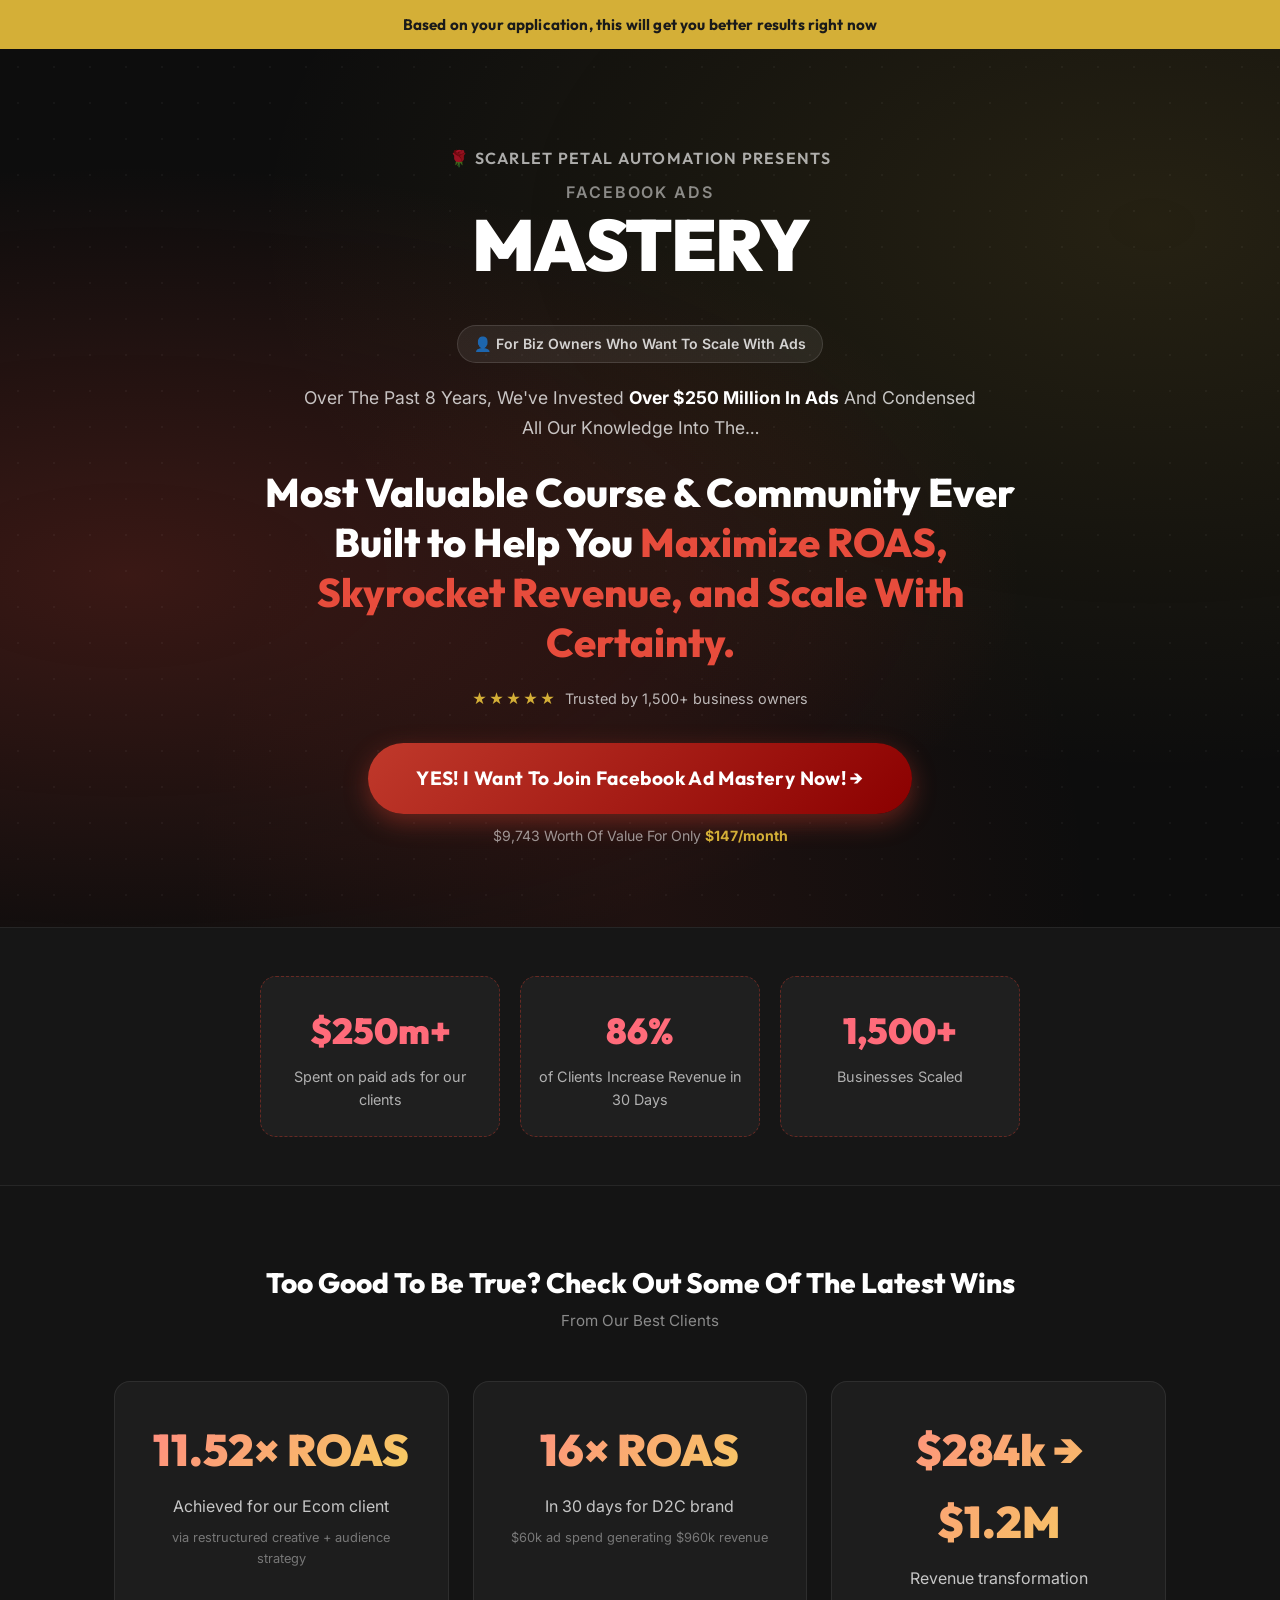
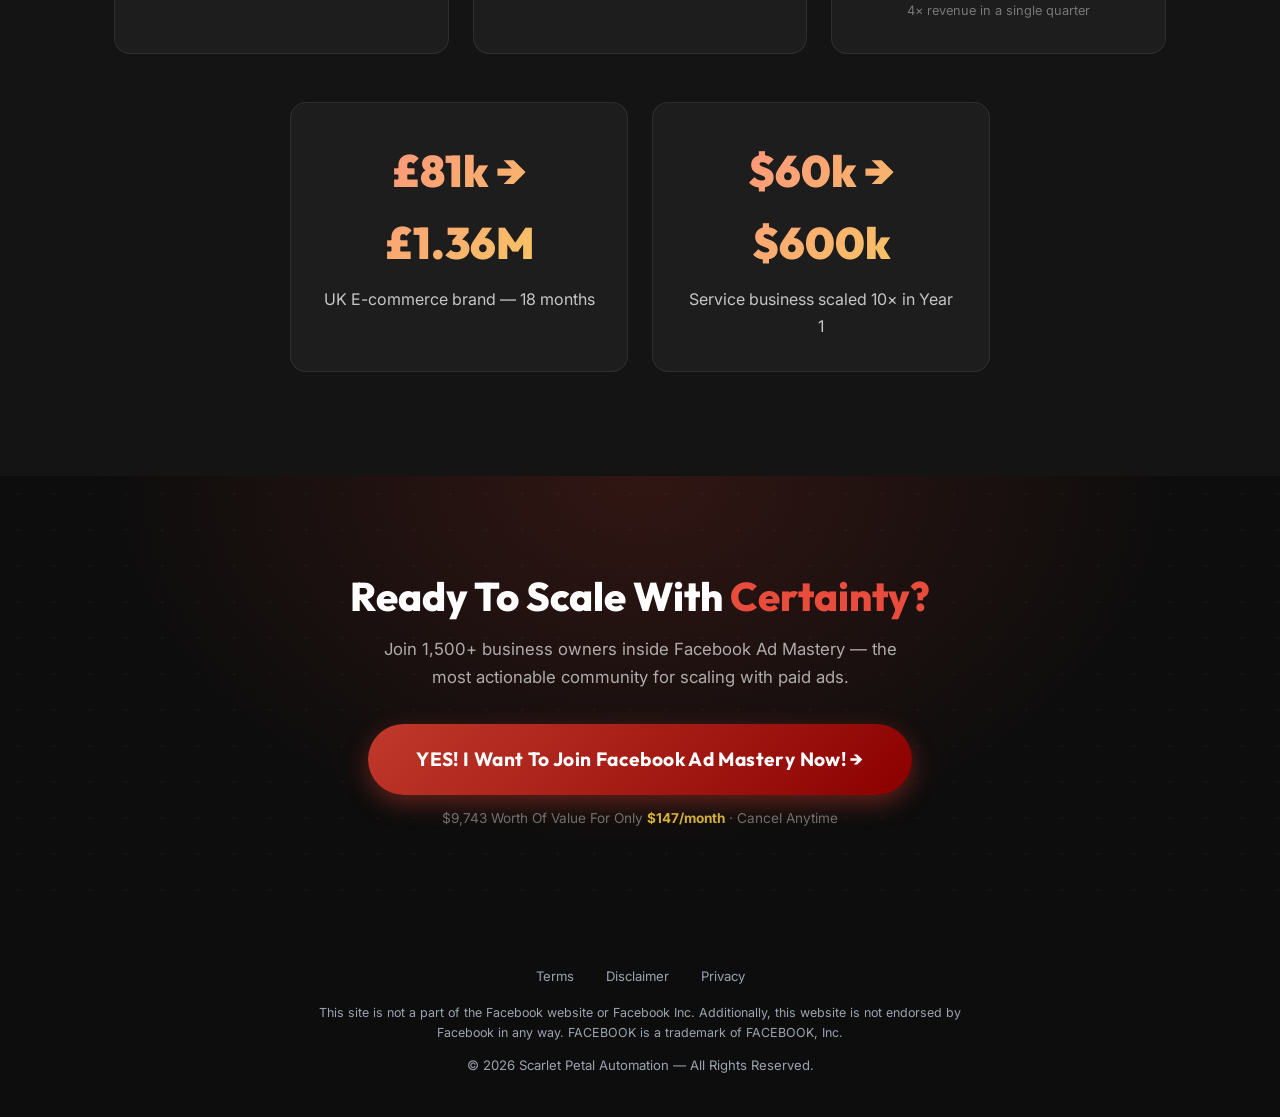
==== bridge.html @ b0328af2 "feat: initial Scarlet Petal DTO Sales Funnel (8 pages) - index.html           : Optin page with GHL " ====
<!DOCTYPE html>
<html lang="en">
<head>
  <meta charset="UTF-8" />
  <meta name="viewport" content="width=device-width, initial-scale=1.0" />

  <!-- ── SEO ── -->
  <title>Facebook Ad Mastery — Scale With Certainty | Scarlet Petal Automation</title>
  <meta name="description" content="Based on your application, this will get you better results right now. Join Facebook Ad Mastery — $9,743 worth of value for only $147/month. Maximize ROAS, skyrocket revenue, and scale with certainty." />
  <meta name="robots" content="index, follow" />
  <link rel="canonical" href="https://scarletpetalautomation.com/bridge" />

  <!-- ── Open Graph ── -->
  <meta property="og:type"        content="website" />
  <meta property="og:url"         content="https://scarletpetalautomation.com/bridge" />
  <meta property="og:title"       content="Facebook Ad Mastery | Scale Your Business With Certainty" />
  <meta property="og:description" content="Over 8 years and $250M+ in ad spend condensed into the most valuable course & community for scaling with paid ads." />
  <meta property="og:image"       content="https://scarletpetalautomation.com/og-bridge.png" />
  <meta property="og:site_name"   content="Scarlet Petal Automation" />

  <!-- ── Twitter Card ── -->
  <meta name="twitter:card"        content="summary_large_image" />
  <meta name="twitter:title"       content="Facebook Ad Mastery — Scale With Certainty" />
  <meta name="twitter:description" content="Join 1,500+ business owners scaling with Facebook Ad Mastery." />

  <!-- ── Structured Data ── -->
  <script type="application/ld+json">
  {
    "@context": "https://schema.org",
    "@type": "Course",
    "name": "Facebook Ad Mastery",
    "description": "The most valuable course & community for business owners who want to maximize ROAS, skyrocket revenue, and scale with certainty.",
    "provider": {
      "@type": "Organization",
      "name": "Scarlet Petal Automation",
      "url": "https://scarletpetalautomation.com"
    },
    "offers": {
      "@type": "Offer",
      "price": "147",
      "priceCurrency": "USD",
      "billingDuration": "P1M"
    }
  }
  </script>

  <!-- ── Meta Pixel ── -->
  <script>
    !function(f,b,e,v,n,t,s){if(f.fbq)return;n=f.fbq=function(){n.callMethod?
    n.callMethod.apply(n,arguments):n.queue.push(arguments)};if(!f._fbq)f._fbq=n;
    n.push=n;n.loaded=!0;n.version='2.0';n.queue=[];t=b.createElement(e);t.async=!0;
    t.src=v;s=b.getElementsByTagName(e)[0];s.parentNode.insertBefore(t,s)}(window,
    document,'script','https://connect.facebook.net/en_US/fbevents.js');
    fbq('init', 'YOUR_PIXEL_ID');
    fbq('track', 'PageView');
    fbq('track', 'ViewContent', { content_name: 'Bridge Page — FAM Offer' });
  </script>
  <noscript>
    <img height="1" width="1" style="display:none" alt=""
      src="https://www.facebook.com/tr?id=YOUR_PIXEL_ID&ev=PageView&noscript=1"/>
  </noscript>

  <link rel="stylesheet" href="shared.css" />
  <style>
    body { background: var(--bg-darkest); color: var(--text-white); }

    /* ── Alert bar ── */
    .top-alert {
      background: var(--gold);
      color: #1A1A1A;
      text-align: center;
      padding: 0.75rem 1.5rem;
      font-family: var(--font-heading);
      font-weight: 700;
      font-size: 0.95rem;
      letter-spacing: 0.01em;
    }

    /* ── Dark hero ── */
    .bridge-hero {
      background: var(--bg-darkest);
      position: relative;
      overflow: hidden;
      padding: 6rem 1.5rem 5rem;
      text-align: center;
    }

    .bridge-hero::before {
      content: '';
      position: absolute;
      inset: 0;
      background:
        radial-gradient(ellipse at 10% 60%, rgba(192,57,43,0.25) 0%, transparent 55%),
        radial-gradient(ellipse at 90% 20%, rgba(212,175,55,0.12) 0%, transparent 55%),
        radial-gradient(ellipse at 50% 100%, rgba(192,57,43,0.10) 0%, transparent 50%);
      pointer-events: none;
    }

    .mesh-bg {
      position: absolute;
      inset: 0;
      background-image: radial-gradient(circle, rgba(255,255,255,0.04) 1px, transparent 1px);
      background-size: 36px 36px;
      pointer-events: none;
      animation: meshDrift 25s linear infinite;
    }

    @keyframes meshDrift {
      0%   { background-position: 0 0; }
      100% { background-position: 36px 36px; }
    }

    .brand-name-bridge {
      font-family: var(--font-heading);
      font-size: 1rem;
      font-weight: 600;
      letter-spacing: 0.08em;
      color: rgba(255,255,255,0.65);
      text-transform: uppercase;
      margin-bottom: 0.5rem;
      position: relative;
      z-index: 1;
    }

    .brand-mastery {
      font-family: var(--font-heading);
      font-size: clamp(2.5rem, 6vw, 4.5rem);
      font-weight: 900;
      color: var(--text-white);
      letter-spacing: -0.02em;
      position: relative;
      z-index: 1;
      line-height: 1;
    }

    .brand-mastery span {
      color: var(--scarlet);
    }

    .bridge-sub-tag {
      display: inline-flex;
      align-items: center;
      gap: 0.5rem;
      background: rgba(255,255,255,0.07);
      border: 1px solid rgba(255,255,255,0.12);
      border-radius: var(--radius-pill);
      padding: 0.4rem 1rem;
      font-size: 0.88rem;
      font-weight: 600;
      color: rgba(255,255,255,0.8);
      margin: 1.25rem 0;
      position: relative;
      z-index: 1;
    }

    .bridge-intro {
      font-size: 1.1rem;
      color: rgba(255,255,255,0.75);
      max-width: 680px;
      margin: 0 auto 1.5rem;
      position: relative;
      z-index: 1;
      line-height: 1.7;
    }

    .bridge-main-headline {
      font-size: clamp(1.6rem, 3.5vw, 2.5rem);
      font-weight: 800;
      color: var(--text-white);
      max-width: 780px;
      margin: 0 auto 0.5rem;
      position: relative;
      z-index: 1;
      line-height: 1.25;
    }

    .bridge-main-headline .highlight {
      color: var(--scarlet-light);
    }

    .trust-row {
      display: flex;
      align-items: center;
      justify-content: center;
      gap: 0.5rem;
      font-size: 0.9rem;
      color: rgba(255,255,255,0.7);
      margin: 1.25rem 0 2rem;
      position: relative;
      z-index: 1;
    }

    .stars { color: var(--gold); letter-spacing: 2px; }

    /* ── CTA Block ── */
    .cta-block {
      position: relative;
      z-index: 2;
      text-align: center;
    }

    .cta-price-note {
      font-size: 0.88rem;
      color: rgba(255,255,255,0.55);
      margin-top: 0.6rem;
    }

    /* ── Stats strip ── */
    .stats-strip {
      background: rgba(255,255,255,0.04);
      border-top: 1px solid rgba(255,255,255,0.07);
      border-bottom: 1px solid rgba(255,255,255,0.07);
      padding: 3rem 1.5rem;
    }

    .stats-strip .stats-grid {
      max-width: 760px;
      margin: 0 auto;
    }

    .stats-strip .stat-box {
      background: rgba(255,255,255,0.04);
      border: 1.5px dashed rgba(192,57,43,0.45);
    }

    .stats-strip .stat-number {
      color: var(--rose);
    }

    .stats-strip .stat-label {
      color: rgba(255,255,255,0.65);
    }

    /* ── Case Studies ── */
    .case-studies-section {
      background: var(--bg-dark);
      padding: 5rem 1.5rem;
    }

    .case-study-roas {
      font-family: var(--font-heading);
      font-size: clamp(2rem, 4vw, 2.75rem);
      font-weight: 900;
      margin-bottom: 0.4rem;
    }

    .case-study-label {
      font-size: 1rem;
      color: rgba(255,255,255,0.75);
    }

    .roas-display {
      background: rgba(255,255,255,0.04);
      border: 1px solid rgba(255,255,255,0.08);
      border-radius: var(--radius-md);
      padding: 2rem;
      text-align: center;
      margin-bottom: 1.5rem;
      transition: all 0.3s;
    }

    .roas-display:hover {
      border-color: rgba(192,57,43,0.4);
      background: rgba(192,57,43,0.05);
      transform: translateY(-3px);
    }

    .roas-display:hover .case-study-roas {
      color: var(--rose);
    }

    /* ── Final CTA section ── */
    .final-cta-section {
      background: var(--bg-darkest);
      position: relative;
      overflow: hidden;
      padding: 6rem 1.5rem;
      text-align: center;
    }

    .final-cta-section::before {
      content: '';
      position: absolute;
      inset: 0;
      background:
        radial-gradient(ellipse at 50% 0%, rgba(192,57,43,0.2) 0%, transparent 60%);
      pointer-events: none;
    }
  </style>
</head>
<body>

<!-- ─────────────────────────────────────────
     TOP ALERT BAR
───────────────────────────────────────── -->
<div class="top-alert" id="top-alert-bar">
  Based on your application, this will get you better results right now
</div>

<!-- ─────────────────────────────────────────
     HERO
───────────────────────────────────────── -->
<section class="bridge-hero">
  <div class="mesh-bg"></div>

  <div class="container" style="position:relative; z-index:1;">
    <p class="brand-name-bridge">🌹 Scarlet Petal Automation presents</p>

    <!-- Brand / Logo block -->
    <div style="margin-bottom:1.5rem; position:relative; z-index:1;">
      <p style="font-size:1rem; font-weight:600; color:rgba(255,255,255,0.5); letter-spacing:0.12em; text-transform:uppercase; margin-bottom:0.2rem;">facebook ads</p>
      <div class="brand-mastery">MASTERY</div>
    </div>

    <div class="bridge-sub-tag">
      👤 For Biz Owners Who Want To Scale With Ads
    </div>

    <p class="bridge-intro">
      Over The Past 8 Years, We've Invested <strong style="color:#fff;">Over $250 Million In Ads</strong>
      And Condensed All Our Knowledge Into The…
    </p>

    <h1 class="bridge-main-headline">
      Most Valuable Course &amp; Community Ever Built to Help You
      <span class="highlight">Maximize ROAS, Skyrocket Revenue, and Scale With Certainty.</span>
    </h1>

    <div class="trust-row">
      <span class="stars">★★★★★</span>
      <span>Trusted by 1,500+ business owners</span>
    </div>

    <!-- CTA -->
    <div class="cta-block">
      <a
        href="https://www.skool.com/facebookads/about"
        id="main-cta-bridge"
        class="btn btn-primary btn-lg"
        target="_blank"
        rel="noopener noreferrer"
        onclick="fbq && fbq('track', 'InitiateCheckout');"
      >
        YES! I Want To Join Facebook Ad Mastery Now! →
      </a>
      <p class="cta-price-note">$9,743 Worth Of Value For Only <strong style="color:var(--gold);">$147/month</strong></p>
    </div>
  </div>
</section>

<!-- ─────────────────────────────────────────
     STATS STRIP
───────────────────────────────────────── -->
<div class="stats-strip fade-in-up delay-1">
  <div class="stats-grid" style="max-width:760px; margin:0 auto;">
    <div class="stat-box" style="background:rgba(255,255,255,0.04); border:1.5px dashed rgba(192,57,43,0.45);">
      <span class="stat-number" style="color:var(--rose);">$250m+</span>
      <p class="stat-label" style="color:rgba(255,255,255,0.65);">Spent on paid ads for our clients</p>
    </div>
    <div class="stat-box" style="background:rgba(255,255,255,0.04); border:1.5px dashed rgba(192,57,43,0.45);">
      <span class="stat-number" style="color:var(--rose);">86%</span>
      <p class="stat-label" style="color:rgba(255,255,255,0.65);">of Clients Increase Revenue in 30 Days</p>
    </div>
    <div class="stat-box" style="background:rgba(255,255,255,0.04); border:1.5px dashed rgba(192,57,43,0.45);">
      <span class="stat-number" style="color:var(--rose);">1,500+</span>
      <p class="stat-label" style="color:rgba(255,255,255,0.65);">Businesses Scaled</p>
    </div>
  </div>
</div>

<!-- ─────────────────────────────────────────
     CASE STUDIES / ROAS RESULTS
───────────────────────────────────────── -->
<section class="case-studies-section fade-in-up delay-2">
  <div class="container">
    <h2 style="text-align:center; font-size:1.75rem; color:var(--text-white); margin-bottom:0.5rem;">
      Too Good To Be True? Check Out Some Of The Latest Wins
    </h2>
    <p style="text-align:center; color:rgba(255,255,255,0.5); font-size:0.95rem; margin-bottom:3rem;">
      From Our Best Clients
    </p>

    <div style="display:grid; grid-template-columns:repeat(3,1fr); gap:1.5rem;">
      <div class="roas-display">
        <div class="case-study-roas gradient-text-light">11.52× ROAS</div>
        <p class="case-study-label">Achieved for our Ecom client</p>
        <p style="font-size:0.8rem; color:rgba(255,255,255,0.4); margin-top:0.5rem;">via restructured creative + audience strategy</p>
      </div>
      <div class="roas-display">
        <div class="case-study-roas gradient-text-light">16× ROAS</div>
        <p class="case-study-label">In 30 days for D2C brand</p>
        <p style="font-size:0.8rem; color:rgba(255,255,255,0.4); margin-top:0.5rem;">$60k ad spend generating $960k revenue</p>
      </div>
      <div class="roas-display">
        <div class="case-study-roas gradient-text-light">$284k → $1.2M</div>
        <p class="case-study-label">Revenue transformation</p>
        <p style="font-size:0.8rem; color:rgba(255,255,255,0.4); margin-top:0.5rem;">4× revenue in a single quarter</p>
      </div>
    </div>

    <div style="display:grid; grid-template-columns:repeat(2,1fr); gap:1.5rem; margin-top:1.5rem; max-width:700px; margin-left:auto; margin-right:auto;">
      <div class="roas-display">
        <div class="case-study-roas gradient-text-light">£81k → £1.36M</div>
        <p class="case-study-label">UK E-commerce brand — 18 months</p>
      </div>
      <div class="roas-display">
        <div class="case-study-roas gradient-text-light">$60k → $600k</div>
        <p class="case-study-label">Service business scaled 10× in Year 1</p>
      </div>
    </div>
  </div>
</section>

<!-- ─────────────────────────────────────────
     FINAL CTA
───────────────────────────────────────── -->
<section class="final-cta-section fade-in-up delay-3">
  <div class="mesh-bg"></div>
  <div class="container--narrow" style="position:relative; z-index:1;">
    <h2 style="font-size:clamp(1.75rem, 4vw, 2.5rem); color:var(--text-white); margin-bottom:1rem;">
      Ready To Scale With <span style="color:var(--scarlet-light);">Certainty?</span>
    </h2>
    <p style="color:rgba(255,255,255,0.65); font-size:1.05rem; margin-bottom:2rem; max-width:520px; margin-left:auto; margin-right:auto;">
      Join 1,500+ business owners inside Facebook Ad Mastery — the most actionable
      community for scaling with paid ads.
    </p>

    <a
      href="https://www.skool.com/facebookads/about"
      id="final-cta-bridge"
      class="btn btn-primary btn-lg"
      target="_blank"
      rel="noopener noreferrer"
      onclick="fbq && fbq('track', 'InitiateCheckout');"
    >
      YES! I Want To Join Facebook Ad Mastery Now! →
    </a>
    <p style="color:rgba(255,255,255,0.4); font-size:0.85rem; margin-top:0.75rem;">
      $9,743 Worth Of Value For Only <strong style="color:var(--gold);">$147/month</strong> · Cancel Anytime
    </p>
  </div>
</section>

<!-- ─────────────────────────────────────────
     FOOTER
───────────────────────────────────────── -->
<footer class="main-footer">
  <ul class="footer-links">
    <li><a href="terms.html">Terms</a></li>
    <li><a href="disclaimer.html">Disclaimer</a></li>
    <li><a href="privacy.html">Privacy</a></li>
  </ul>
  <p class="footer-disclaimer">
    This site is not a part of the Facebook website or Facebook Inc. Additionally, this website
    is not endorsed by Facebook in any way. FACEBOOK is a trademark of FACEBOOK, Inc.
  </p>
  <p style="margin-top:0.75rem; color:var(--text-muted);">
    © <span id="year"></span> Scarlet Petal Automation — All Rights Reserved.
  </p>
</footer>

<script>
  document.getElementById('year').textContent = new Date().getFullYear();
</script>

</body>
</html>
---- shared.css ----
/* ============================================================
   SCARLET PETAL AUTOMATION — DTO SALES FUNNEL
   Shared Design System
   Brand: Deep charcoal + Scarlet / Rose red + soft gold accents
   Fonts: Outfit (headings) · Inter (body)
   ============================================================ */

@import url('https://fonts.googleapis.com/css2?family=Outfit:wght@400;500;600;700;800;900&family=Inter:wght@400;500;600;700&display=swap');

/* ─── Custom Properties ─── */
:root {
  /* Brand Palette */
  --scarlet:        #C0392B;   /* primary scarlet/red */
  --scarlet-light:  #E74C3C;   /* brighter hover variant */
  --scarlet-glow:   rgba(192, 57, 43, 0.35);
  --rose:           #FF6B7A;   /* soft rose accent */
  --gold:           #D4AF37;   /* gold accent */
  --gold-light:     #F5D060;

  /* Backgrounds */
  --bg-darkest:     #0D0D0D;
  --bg-dark:        #141414;
  --bg-card:        rgba(255, 255, 255, 0.04);
  --bg-card-hover:  rgba(255, 255, 255, 0.07);
  --bg-light:       #FAFAFA;
  --bg-white:       #FFFFFF;

  /* Text */
  --text-white:     #FFFFFF;
  --text-primary:   #1A1A1A;
  --text-secondary: #6B7280;
  --text-muted:     #9CA3AF;
  --text-on-dark:   #E5E7EB;

  /* Borders */
  --border-subtle:  rgba(255, 255, 255, 0.09);
  --border-light:   #E5E7EB;
  --border-scarlet: rgba(192, 57, 43, 0.4);

  /* Fonts */
  --font-heading:   'Outfit', sans-serif;
  --font-body:      'Inter', sans-serif;

  /* Shadows */
  --shadow-card:    0 20px 40px rgba(0, 0, 0, 0.35);
  --shadow-button:  0 8px 25px rgba(192, 57, 43, 0.45);

  /* Radii */
  --radius-sm:  8px;
  --radius-md:  16px;
  --radius-lg:  24px;
  --radius-pill: 999px;
}

/* ─── Reset ─── */
*, *::before, *::after { box-sizing: border-box; }
* { margin: 0; padding: 0; }
html { scroll-behavior: smooth; }

body {
  font-family: var(--font-body);
  font-size: 16px;
  line-height: 1.65;
  color: var(--text-primary);
  background: var(--bg-bg-light);
  overflow-x: hidden;
  -webkit-font-smoothing: antialiased;
}

h1, h2, h3, h4, h5, h6 {
  font-family: var(--font-heading);
  font-weight: 800;
  line-height: 1.2;
  color: var(--text-primary);
}

img { max-width: 100%; height: auto; display: block; }
a { color: var(--scarlet); text-decoration: none; }
a:hover { text-decoration: underline; }

/* ─── Layout ─── */
.page-wrapper {
  min-height: 100vh;
  display: flex;
  flex-direction: column;
}

.container {
  width: 100%;
  max-width: 1100px;
  margin: 0 auto;
  padding: 0 1.5rem;
}

.container--narrow {
  max-width: 760px;
  margin: 0 auto;
  padding: 0 1.5rem;
}

/* ─── Dark hero sections ─── */
.hero-dark {
  background: var(--bg-darkest);
  position: relative;
  overflow: hidden;
}

.hero-dark::before {
  content: '';
  position: absolute;
  inset: 0;
  background:
    radial-gradient(ellipse at 10% 50%,  rgba(192, 57, 43, 0.18) 0%, transparent 55%),
    radial-gradient(ellipse at 90% 20%,  rgba(212, 175, 55, 0.10) 0%, transparent 55%);
  pointer-events: none;
}

/* Animated mesh dots */
.mesh-bg {
  position: absolute;
  inset: 0;
  background-image: radial-gradient(circle, rgba(255,255,255,0.04) 1px, transparent 1px);
  background-size: 36px 36px;
  pointer-events: none;
  animation: meshDrift 25s linear infinite;
}

@keyframes meshDrift {
  0%   { background-position: 0 0; }
  100% { background-position: 36px 36px; }
}

/* ─── Typography Utilities ─── */
.text-center   { text-align: center; }
.text-white    { color: var(--text-white) !important; }
.text-scarlet  { color: var(--scarlet) !important; }
.text-gold     { color: var(--gold) !important; }
.text-muted    { color: var(--text-muted) !important; }
.text-secondary { color: var(--text-secondary) !important; }

.gradient-text {
  background: linear-gradient(135deg, var(--scarlet-light) 0%, var(--gold) 100%);
  -webkit-background-clip: text;
  -webkit-text-fill-color: transparent;
  background-clip: text;
}

.gradient-text-light {
  background: linear-gradient(135deg, #FF8A80 0%, #F5D060 100%);
  -webkit-background-clip: text;
  -webkit-text-fill-color: transparent;
  background-clip: text;
}

/* ─── Spacing ─── */
.mt-1 { margin-top: 0.75rem; }
.mt-2 { margin-top: 1.5rem; }
.mt-3 { margin-top: 2.5rem; }
.mt-4 { margin-top: 3.5rem; }
.mt-5 { margin-top: 5rem; }
.mb-1 { margin-bottom: 0.75rem; }
.mb-2 { margin-bottom: 1.5rem; }
.mb-3 { margin-bottom: 2.5rem; }
.py-3 { padding-top: 3rem; padding-bottom: 3rem; }
.py-4 { padding-top: 4rem; padding-bottom: 4rem; }
.py-5 { padding-top: 6rem; padding-bottom: 6rem; }

/* ─── Buttons ─── */
.btn {
  display: inline-flex;
  align-items: center;
  justify-content: center;
  gap: 0.5rem;
  padding: 1rem 2.5rem;
  font-family: var(--font-heading);
  font-size: 1.1rem;
  font-weight: 700;
  border: none;
  border-radius: var(--radius-pill);
  cursor: pointer;
  text-decoration: none;
  transition: all 0.3s cubic-bezier(0.4, 0, 0.2, 1);
  white-space: nowrap;
  letter-spacing: 0.02em;
}

.btn-primary {
  color: #fff;
  background: linear-gradient(135deg, var(--scarlet) 0%, #8B0000 100%);
  box-shadow: var(--shadow-button);
  animation: pulseCta 3s ease-in-out infinite;
}

.btn-primary:hover {
  background: linear-gradient(135deg, var(--scarlet-light) 0%, var(--scarlet) 100%);
  transform: translateY(-3px) scale(1.02);
  box-shadow: 0 12px 35px rgba(192, 57, 43, 0.65);
  color: #fff;
  text-decoration: none;
}

.btn-ghost {
  color: var(--scarlet);
  background: transparent;
  border: 2px solid var(--scarlet);
}

.btn-ghost:hover {
  background: var(--scarlet);
  color: #fff;
}

.btn-lg {
  padding: 1.25rem 3rem;
  font-size: 1.2rem;
}

@keyframes pulseCta {
  0%, 100% { box-shadow: 0 8px 25px rgba(192, 57, 43, 0.45); }
  50%       { box-shadow: 0 8px 40px rgba(192, 57, 43, 0.75), 0 0 30px rgba(212,175,55,0.25); }
}

/* ─── Cards / Panels ─── */
.card {
  background: var(--bg-white);
  border: 1px solid var(--border-light);
  border-radius: var(--radius-lg);
  padding: 2.5rem;
  box-shadow: 0 4px 20px rgba(0,0,0,0.07);
}

.card-dark {
  background: rgba(255,255,255,0.04);
  border: 1px solid var(--border-subtle);
  border-radius: var(--radius-lg);
  padding: 2.5rem;
  backdrop-filter: blur(12px);
  -webkit-backdrop-filter: blur(12px);
}

.card-scarlet {
  border: 1.5px dashed rgba(192,57,43,0.5);
  border-radius: var(--radius-md);
  padding: 1.75rem;
  background: rgba(192,57,43,0.04);
}

/* ─── Stat Boxes ─── */
.stats-grid {
  display: grid;
  grid-template-columns: repeat(3, 1fr);
  gap: 1.25rem;
}

.stat-box {
  border: 1.5px dashed rgba(192,57,43,0.5);
  border-radius: var(--radius-md);
  padding: 1.5rem 1rem;
  text-align: center;
  background: rgba(192,57,43,0.03);
  transition: border-color 0.3s;
}

.stat-box:hover {
  border-color: var(--scarlet);
}

.stat-number {
  font-family: var(--font-heading);
  font-size: 2.25rem;
  font-weight: 900;
  color: var(--scarlet);
  display: block;
}

.stat-label {
  font-size: 0.9rem;
  color: var(--text-secondary);
  margin-top: 0.25rem;
}

/* Dark variant stat boxes */
.stat-box-dark {
  border: 1.5px dashed rgba(192,57,43,0.45);
  border-radius: var(--radius-md);
  padding: 1.5rem 1rem;
  text-align: center;
  background: rgba(255,255,255,0.04);
  transition: all 0.3s;
}

.stat-box-dark:hover {
  border-color: var(--scarlet-light);
  background: rgba(255,255,255,0.07);
  transform: translateY(-2px);
}

.stat-box-dark .stat-number {
  color: var(--rose);
}

.stat-box-dark .stat-label {
  color: var(--text-on-dark);
}

/* ─── Social Proof / Avatars ─── */
.social-proof-row {
  display: flex;
  align-items: center;
  gap: 0.75rem;
}

.avatar-stack {
  display: flex;
}

.avatar {
  width: 40px;
  height: 40px;
  border-radius: 50%;
  border: 2.5px solid #fff;
  margin-right: -10px;
  background: linear-gradient(135deg, var(--scarlet), var(--gold));
  overflow: hidden;
  flex-shrink: 0;
}

.avatar img {
  width: 100%;
  height: 100%;
  object-fit: cover;
}

.social-proof-text {
  font-size: 0.9rem;
  font-weight: 600;
  color: var(--text-secondary);
  padding-left: 14px;
}

/* ─── Logo / Brand ─── */
.brand-logo {
  display: inline-flex;
  align-items: center;
  gap: 0.6rem;
  font-family: var(--font-heading);
  font-weight: 800;
  font-size: 1.1rem;
  text-decoration: none;
  color: var(--text-primary);
}

.brand-logo-dark {
  color: var(--text-white);
}

.brand-logo .brand-icon {
  width: 36px;
  height: 36px;
  border-radius: 8px;
  background: linear-gradient(135deg, var(--scarlet), #8B0000);
  display: flex;
  align-items: center;
  justify-content: center;
  font-size: 1.2rem;
}

/* ─── Alert Bar ─── */
.alert-bar {
  background: var(--gold);
  color: #1A1A1A;
  text-align: center;
  padding: 0.65rem 1.5rem;
  font-family: var(--font-heading);
  font-weight: 700;
  font-size: 0.95rem;
  letter-spacing: 0.01em;
}

/* ─── Urgency Badge ─── */
.badge-urgency {
  display: inline-block;
  background: rgba(192, 57, 43, 0.12);
  border: 1px solid rgba(192, 57, 43, 0.35);
  color: var(--scarlet);
  border-radius: var(--radius-pill);
  padding: 0.4rem 1.1rem;
  font-size: 0.8rem;
  font-weight: 700;
  letter-spacing: 0.05em;
  text-transform: uppercase;
}

.badge-urgency-dark {
  background: rgba(255, 107, 122, 0.12);
  border-color: rgba(255, 107, 122, 0.35);
  color: var(--rose);
}

/* ─── Divider ─── */
.divider {
  width: 60px;
  height: 4px;
  background: linear-gradient(90deg, var(--scarlet), var(--gold));
  border-radius: var(--radius-pill);
  margin: 0 auto;
}

/* ─── Footer ─── */
footer.main-footer {
  background: var(--bg-darkest);
  color: var(--text-on-dark);
  padding: 2.5rem 1.5rem;
  text-align: center;
  font-size: 0.82rem;
  margin-top: auto;
}

.footer-links {
  display: flex;
  justify-content: center;
  gap: 2rem;
  list-style: none;
  margin-bottom: 1rem;
}

.footer-links a {
  color: var(--text-muted);
  font-size: 0.82rem;
  transition: color 0.2s;
}

.footer-links a:hover {
  color: var(--scarlet-light);
  text-decoration: none;
}

.footer-disclaimer {
  color: var(--text-muted);
  font-size: 0.78rem;
  max-width: 680px;
  margin: 0.75rem auto 0;
  line-height: 1.6;
}

/* ─── Scheduling Placeholder ─── */
.calendar-placeholder {
  background: #f9f9f9;
  border: 2px dashed #D1D5DB;
  border-radius: var(--radius-md);
  padding: 3rem 2rem;
  text-align: center;
  color: var(--text-muted);
  font-size: 0.95rem;
}

.calendar-placeholder strong {
  display: block;
  font-size: 1rem;
  margin-bottom: 0.5rem;
  color: var(--text-secondary);
}

/* ─── Step indicators ─── */
.step-tag {
  display: inline-block;
  font-style: italic;
  font-size: 0.82rem;
  font-weight: 700;
  color: var(--scarlet);
  letter-spacing: 0.05em;
  text-transform: uppercase;
  margin-bottom: 0.3rem;
}

/* ─── Testimonial cards ─── */
.testimonial-grid {
  display: grid;
  grid-template-columns: repeat(2, 1fr);
  gap: 1.25rem;
}

.testimonial-card {
  background: rgba(255,255,255,0.06);
  border: 1px solid rgba(255,255,255,0.1);
  border-radius: var(--radius-md);
  padding: 1.5rem;
  transition: all 0.3s;
}

.testimonial-card:hover {
  background: rgba(255,255,255,0.09);
  border-color: rgba(192,57,43,0.35);
  transform: translateY(-2px);
}

.testimonial-roas {
  font-family: var(--font-heading);
  font-size: 1.5rem;
  font-weight: 900;
  color: var(--rose);
  margin-bottom: 0.4rem;
}

.testimonial-name {
  font-size: 0.85rem;
  font-weight: 600;
  color: var(--text-on-dark);
}

.testimonial-detail {
  font-size: 0.82rem;
  color: var(--text-muted);
  margin-top: 0.3rem;
}

/* ─── Popup / Modal ─── */
.modal-overlay {
  position: fixed;
  inset: 0;
  background: rgba(0,0,0,0.75);
  z-index: 1000;
  display: flex;
  align-items: center;
  justify-content: center;
  padding: 1.5rem;
  opacity: 0;
  pointer-events: none;
  transition: opacity 0.3s;
}

.modal-overlay.is-open {
  opacity: 1;
  pointer-events: all;
}

.modal-box {
  background: #fff;
  border-radius: var(--radius-lg);
  padding: 2.5rem;
  max-width: 520px;
  width: 100%;
  text-align: center;
  position: relative;
  transform: scale(0.92);
  transition: transform 0.3s;
  box-shadow: 0 30px 60px rgba(0,0,0,0.5);
}

.modal-overlay.is-open .modal-box {
  transform: scale(1);
}

.modal-close {
  position: absolute;
  top: 1rem;
  right: 1rem;
  width: 32px;
  height: 32px;
  border: none;
  background: #F3F4F6;
  border-radius: 50%;
  cursor: pointer;
  font-size: 1.1rem;
  display: flex;
  align-items: center;
  justify-content: center;
  color: #6B7280;
  transition: background 0.2s;
}

.modal-close:hover {
  background: #E5E7EB;
}

/* ─── FAQ ─── */
.faq-item {
  border-bottom: 1px solid var(--border-light);
  padding: 1.25rem 0;
}

.faq-item:last-child { border-bottom: none; }

.faq-question {
  font-family: var(--font-heading);
  font-size: 1rem;
  font-weight: 700;
  color: var(--text-primary);
  cursor: pointer;
  display: flex;
  justify-content: space-between;
  align-items: center;
  gap: 1rem;
}

.faq-question::after {
  content: '+';
  font-size: 1.4rem;
  color: var(--scarlet);
  font-weight: 400;
  flex-shrink: 0;
  transition: transform 0.3s;
}

.faq-item.is-open .faq-question::after {
  transform: rotate(45deg);
}

.faq-answer {
  max-height: 0;
  overflow: hidden;
  transition: max-height 0.4s ease, padding 0.3s;
  font-size: 0.95rem;
  color: var(--text-secondary);
}

.faq-item.is-open .faq-answer {
  max-height: 400px;
  padding-top: 0.75rem;
}

/* ─── Schedule Duration Tag ─── */
.duration-tag {
  display: inline-flex;
  align-items: center;
  gap: 0.4rem;
  background: rgba(192,57,43,0.08);
  border: 1px solid rgba(192,57,43,0.25);
  color: var(--scarlet);
  border-radius: var(--radius-pill);
  padding: 0.35rem 0.9rem;
  font-size: 0.88rem;
  font-weight: 600;
}

/* ─── Geometric side decorations ─── */
.geo-deco {
  position: absolute;
  pointer-events: none;
  opacity: 0.07;
}

.geo-left  { left: 0;  top: 50%; transform: translateY(-50%); }
.geo-right { right: 0; top: 50%; transform: translateY(-50%); }

/* ─── Animations ─── */
.fade-in-up {
  opacity: 0;
  transform: translateY(28px);
  animation: fadeInUp 0.75s cubic-bezier(0.16, 1, 0.3, 1) forwards;
}

.delay-1 { animation-delay: 0.15s; }
.delay-2 { animation-delay: 0.30s; }
.delay-3 { animation-delay: 0.45s; }
.delay-4 { animation-delay: 0.60s; }

@keyframes fadeInUp {
  to { opacity: 1; transform: translateY(0); }
}

/* ─── Responsive ─── */
@media (max-width: 768px) {
  .stats-grid {
    grid-template-columns: 1fr;
    gap: 1rem;
  }

  .testimonial-grid {
    grid-template-columns: 1fr;
  }

  .footer-links {
    flex-direction: column;
    gap: 0.75rem;
  }

  .btn-lg {
    padding: 1rem 2rem;
    font-size: 1.05rem;
  }

  .card, .card-dark {
    padding: 1.75rem 1.25rem;
  }
}

@media (max-width: 480px) {
  .container { padding: 0 1rem; }
  .container--narrow { padding: 0 1rem; }
}
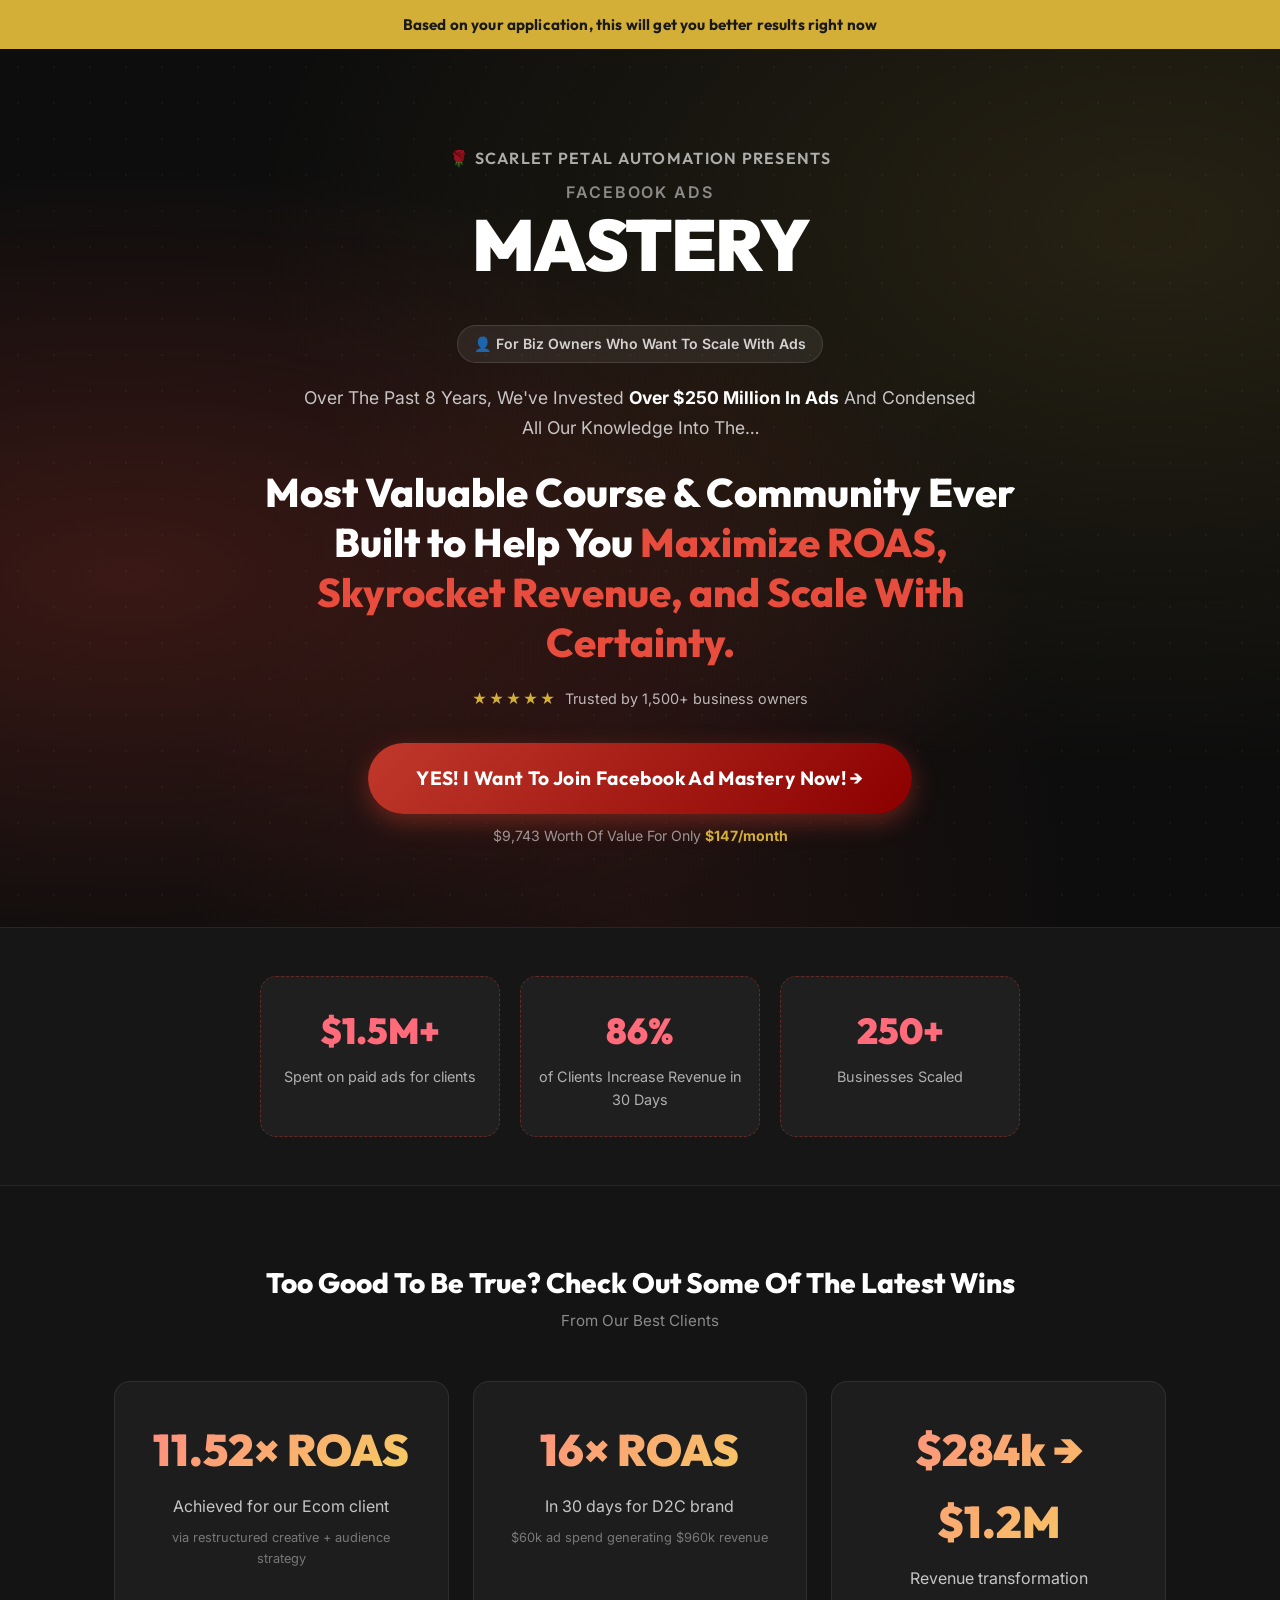
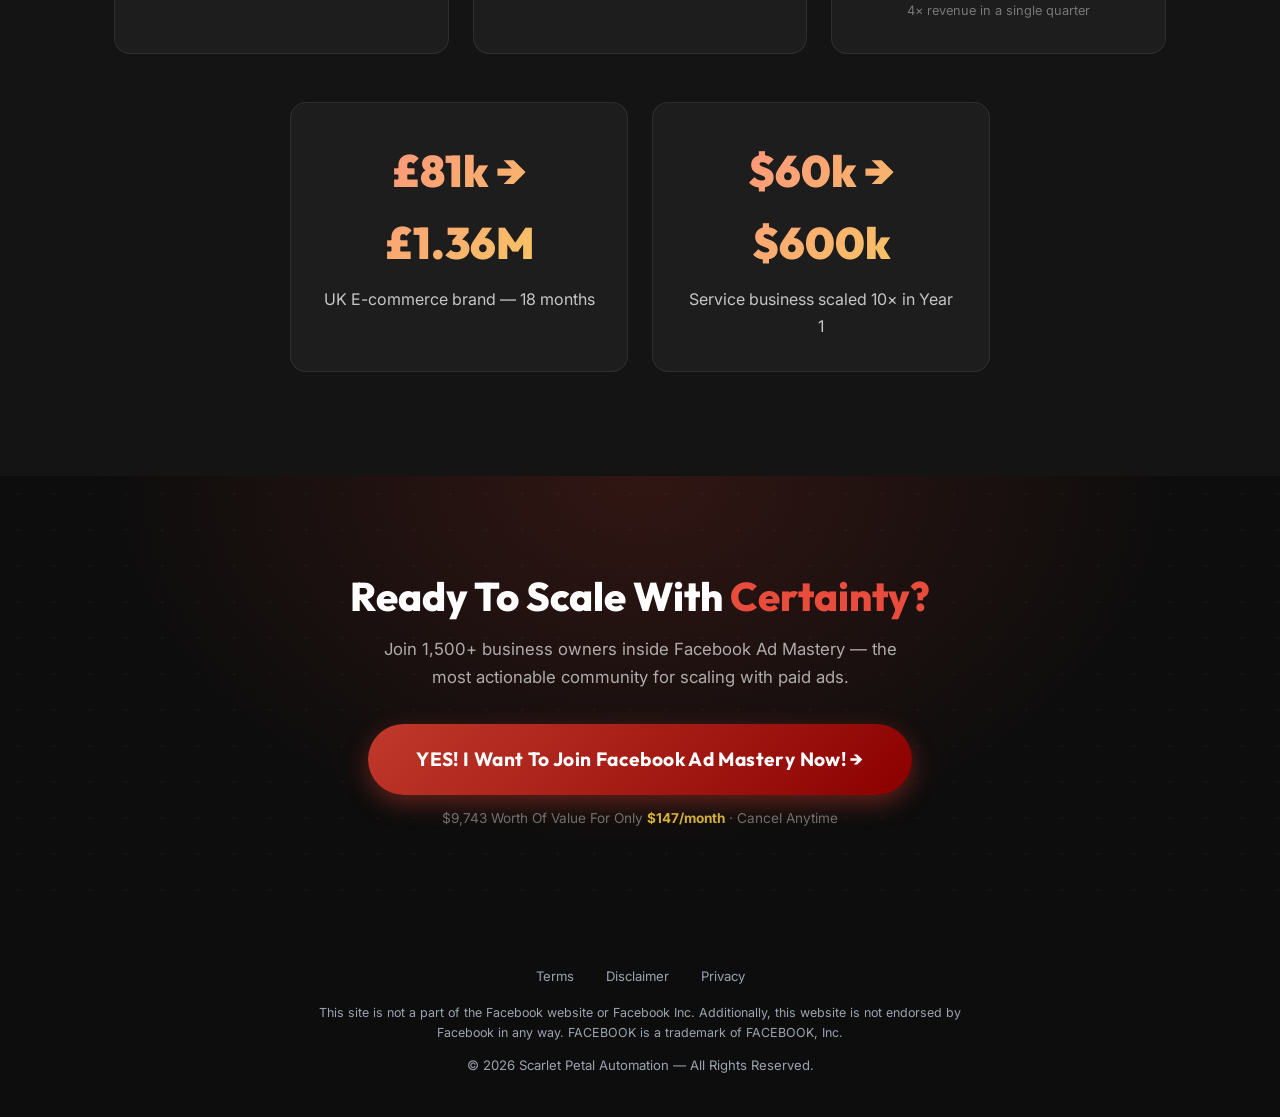
==== commit e202d70d: "fix: human face avatars, survey iframe fit, corrected stats - Replace SVG icon avatars with real pho" ====
--- a/bridge.html
+++ b/bridge.html
@@ -352,20 +352,20 @@
      STATS STRIP
 ───────────────────────────────────────── -->
 <div class="stats-strip fade-in-up delay-1">
-  <div class="stats-grid" style="max-width:760px; margin:0 auto;">
-    <div class="stat-box" style="background:rgba(255,255,255,0.04); border:1.5px dashed rgba(192,57,43,0.45);">
-      <span class="stat-number" style="color:var(--rose);">$250m+</span>
-      <p class="stat-label" style="color:rgba(255,255,255,0.65);">Spent on paid ads for our clients</p>
-    </div>
-    <div class="stat-box" style="background:rgba(255,255,255,0.04); border:1.5px dashed rgba(192,57,43,0.45);">
-      <span class="stat-number" style="color:var(--rose);">86%</span>
-      <p class="stat-label" style="color:rgba(255,255,255,0.65);">of Clients Increase Revenue in 30 Days</p>
-    </div>
-    <div class="stat-box" style="background:rgba(255,255,255,0.04); border:1.5px dashed rgba(192,57,43,0.45);">
-      <span class="stat-number" style="color:var(--rose);">1,500+</span>
-      <p class="stat-label" style="color:rgba(255,255,255,0.65);">Businesses Scaled</p>
-    </div>
-  </div>
+    <div class="stats-grid" style="max-width:760px; margin:0 auto;">
+      <div class="stat-box" style="background:rgba(255,255,255,0.04); border:1.5px dashed rgba(192,57,43,0.45);">
+        <span class="stat-number" style="color:var(--rose);">$1.5M+</span>
+        <p class="stat-label" style="color:rgba(255,255,255,0.65);">Spent on paid ads for clients</p>
+      </div>
+      <div class="stat-box" style="background:rgba(255,255,255,0.04); border:1.5px dashed rgba(192,57,43,0.45);">
+        <span class="stat-number" style="color:var(--rose);">86%</span>
+        <p class="stat-label" style="color:rgba(255,255,255,0.65);">of Clients Increase Revenue in 30 Days</p>
+      </div>
+      <div class="stat-box" style="background:rgba(255,255,255,0.04); border:1.5px dashed rgba(192,57,43,0.45);">
+        <span class="stat-number" style="color:var(--rose);">250+</span>
+        <p class="stat-label" style="color:rgba(255,255,255,0.65);">Businesses Scaled</p>
+      </div>
+    </div>
 </div>
 
 <!-- ─────────────────────────────────────────
--- a/shared.css
+++ b/shared.css
@@ -315,14 +315,29 @@
 }
 
 .avatar {
-  width: 40px;
-  height: 40px;
+  width: 48px;
+  height: 48px;
   border-radius: 50%;
   border: 2.5px solid #fff;
   margin-right: -10px;
   background: linear-gradient(135deg, var(--scarlet), var(--gold));
   overflow: hidden;
   flex-shrink: 0;
+  position: relative;
+}
+
+/* Photo avatar — clips a spritesheet quadrant into a circle */
+.avatar.avatar-photo {
+  background: #E5E7EB;
+  border-color: #fff;
+  box-shadow: 0 0 0 2px rgba(0,0,0,0.08);
+  overflow: hidden;
+}
+
+.avatar.avatar-photo img {
+  position: absolute;
+  inset: 0;
+  border-radius: 50%;
 }
 
 .avatar img {
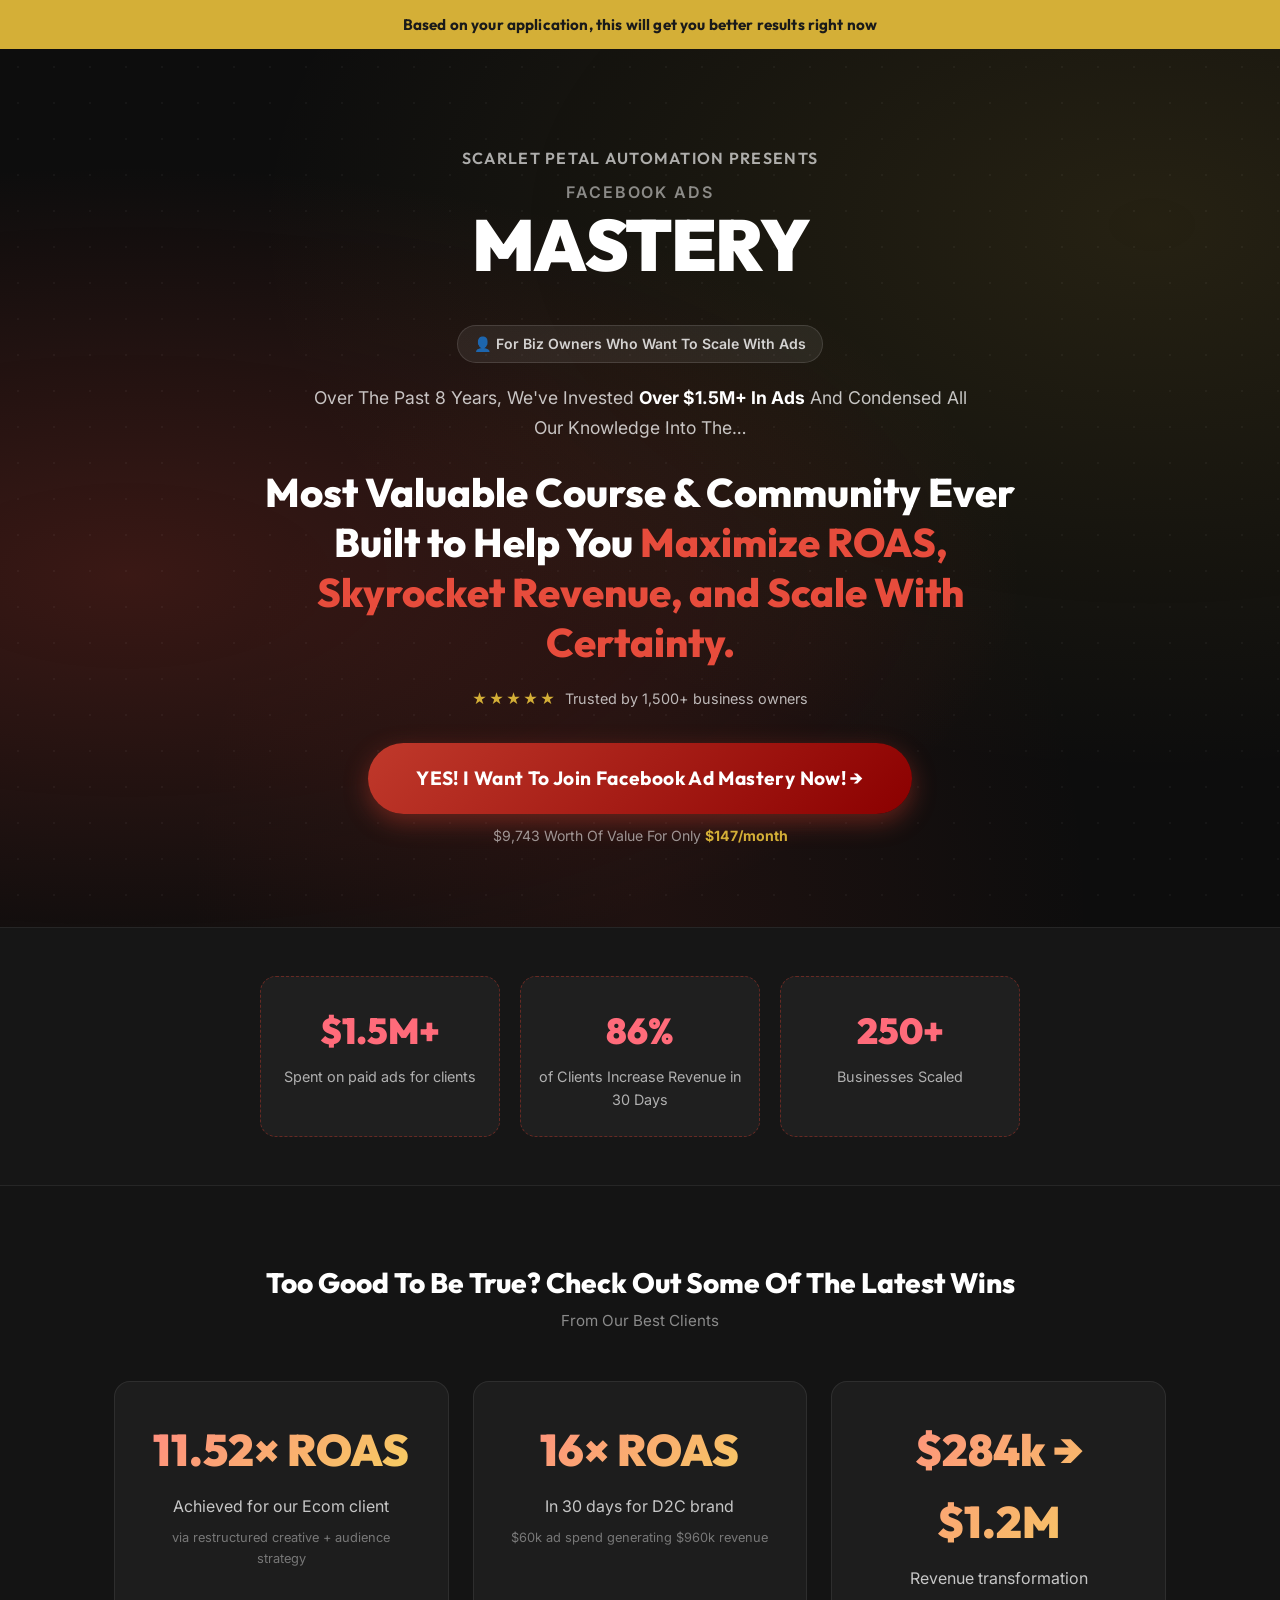
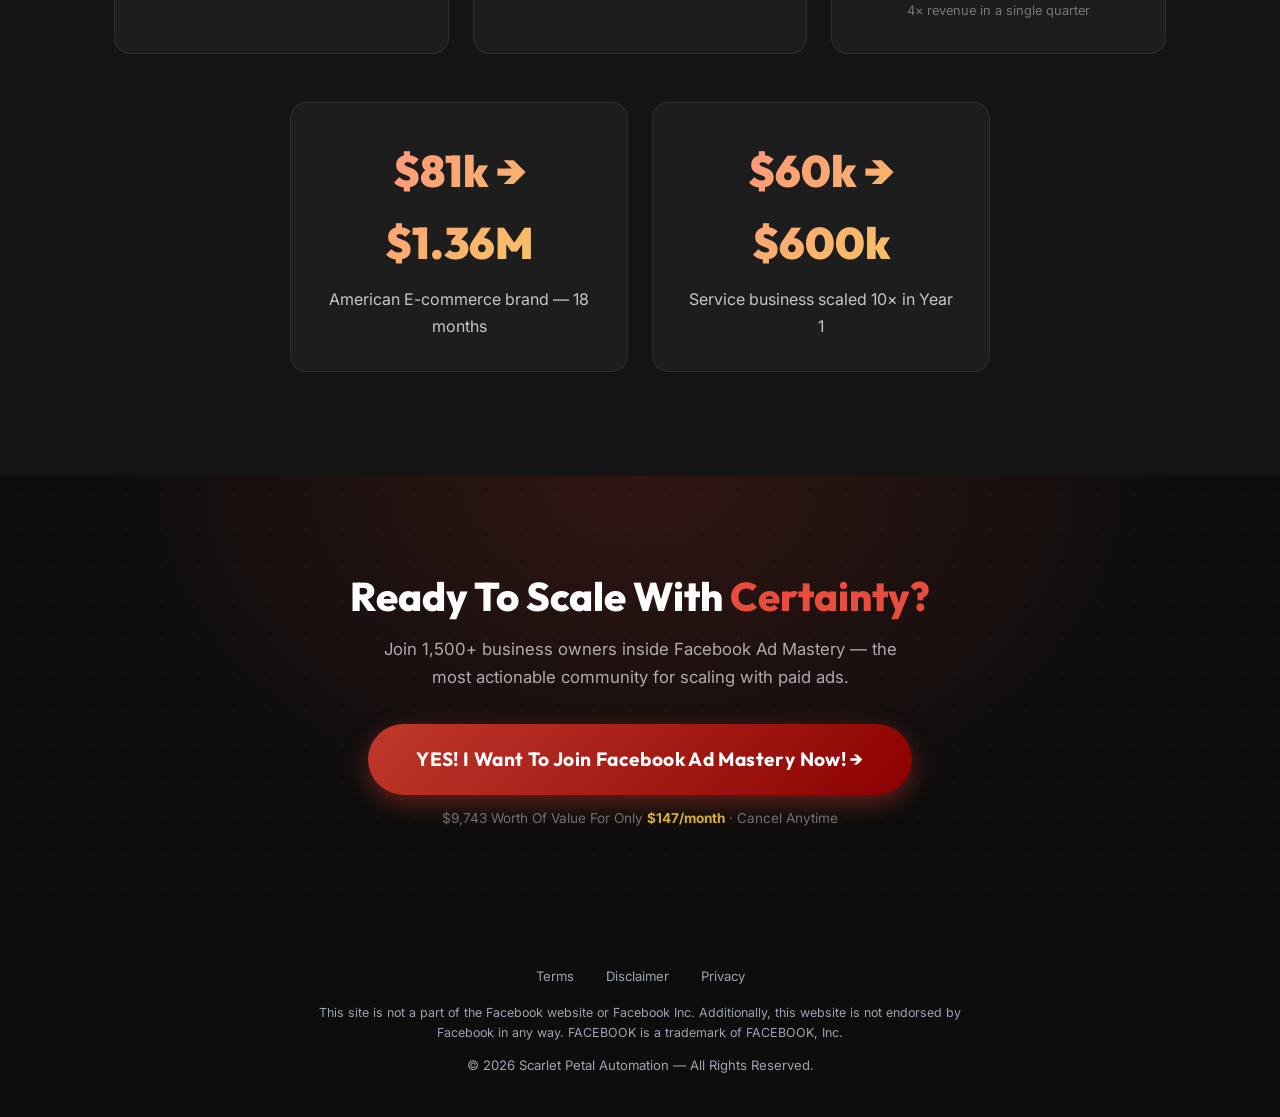
==== commit d721d068: "fix: bridge page copy corrections - Remove rose emoji from top headline -  Million → .5M+ in ads (he" ====
--- a/bridge.html
+++ b/bridge.html
@@ -14,7 +14,7 @@
   <meta property="og:type"        content="website" />
   <meta property="og:url"         content="https://scarletpetalautomation.com/bridge" />
   <meta property="og:title"       content="Facebook Ad Mastery | Scale Your Business With Certainty" />
-  <meta property="og:description" content="Over 8 years and $250M+ in ad spend condensed into the most valuable course & community for scaling with paid ads." />
+  <meta property="og:description" content="Over 8 years and $1.5M+ in ad spend condensed into the most valuable course & community for scaling with paid ads." />
   <meta property="og:image"       content="https://scarletpetalautomation.com/og-bridge.png" />
   <meta property="og:site_name"   content="Scarlet Petal Automation" />
 
@@ -304,7 +304,7 @@
   <div class="mesh-bg"></div>
 
   <div class="container" style="position:relative; z-index:1;">
-    <p class="brand-name-bridge">🌹 Scarlet Petal Automation presents</p>
+    <p class="brand-name-bridge">Scarlet Petal Automation presents</p>
 
     <!-- Brand / Logo block -->
     <div style="margin-bottom:1.5rem; position:relative; z-index:1;">
@@ -317,7 +317,7 @@
     </div>
 
     <p class="bridge-intro">
-      Over The Past 8 Years, We've Invested <strong style="color:#fff;">Over $250 Million In Ads</strong>
+      Over The Past 8 Years, We've Invested <strong style="color:#fff;">Over $1.5M+ In Ads</strong>
       And Condensed All Our Knowledge Into The…
     </p>
 
@@ -400,8 +400,8 @@
 
     <div style="display:grid; grid-template-columns:repeat(2,1fr); gap:1.5rem; margin-top:1.5rem; max-width:700px; margin-left:auto; margin-right:auto;">
       <div class="roas-display">
-        <div class="case-study-roas gradient-text-light">£81k → £1.36M</div>
-        <p class="case-study-label">UK E-commerce brand — 18 months</p>
+        <div class="case-study-roas gradient-text-light">$81k → $1.36M</div>
+        <p class="case-study-label">American E-commerce brand — 18 months</p>
       </div>
       <div class="roas-display">
         <div class="case-study-roas gradient-text-light">$60k → $600k</div>
--- a/shared.css
+++ b/shared.css
@@ -326,7 +326,7 @@
   position: relative;
 }
 
-/* Photo avatar — clips a spritesheet quadrant into a circle */
+/* Photo avatar — individual headshot per circle */
 .avatar.avatar-photo {
   background: #E5E7EB;
   border-color: #fff;
@@ -335,9 +335,12 @@
 }
 
 .avatar.avatar-photo img {
-  position: absolute;
-  inset: 0;
+  position: static;
+  width: 100%;
+  height: 100%;
+  object-fit: cover;
   border-radius: 50%;
+  inset: auto;
 }
 
 .avatar img {
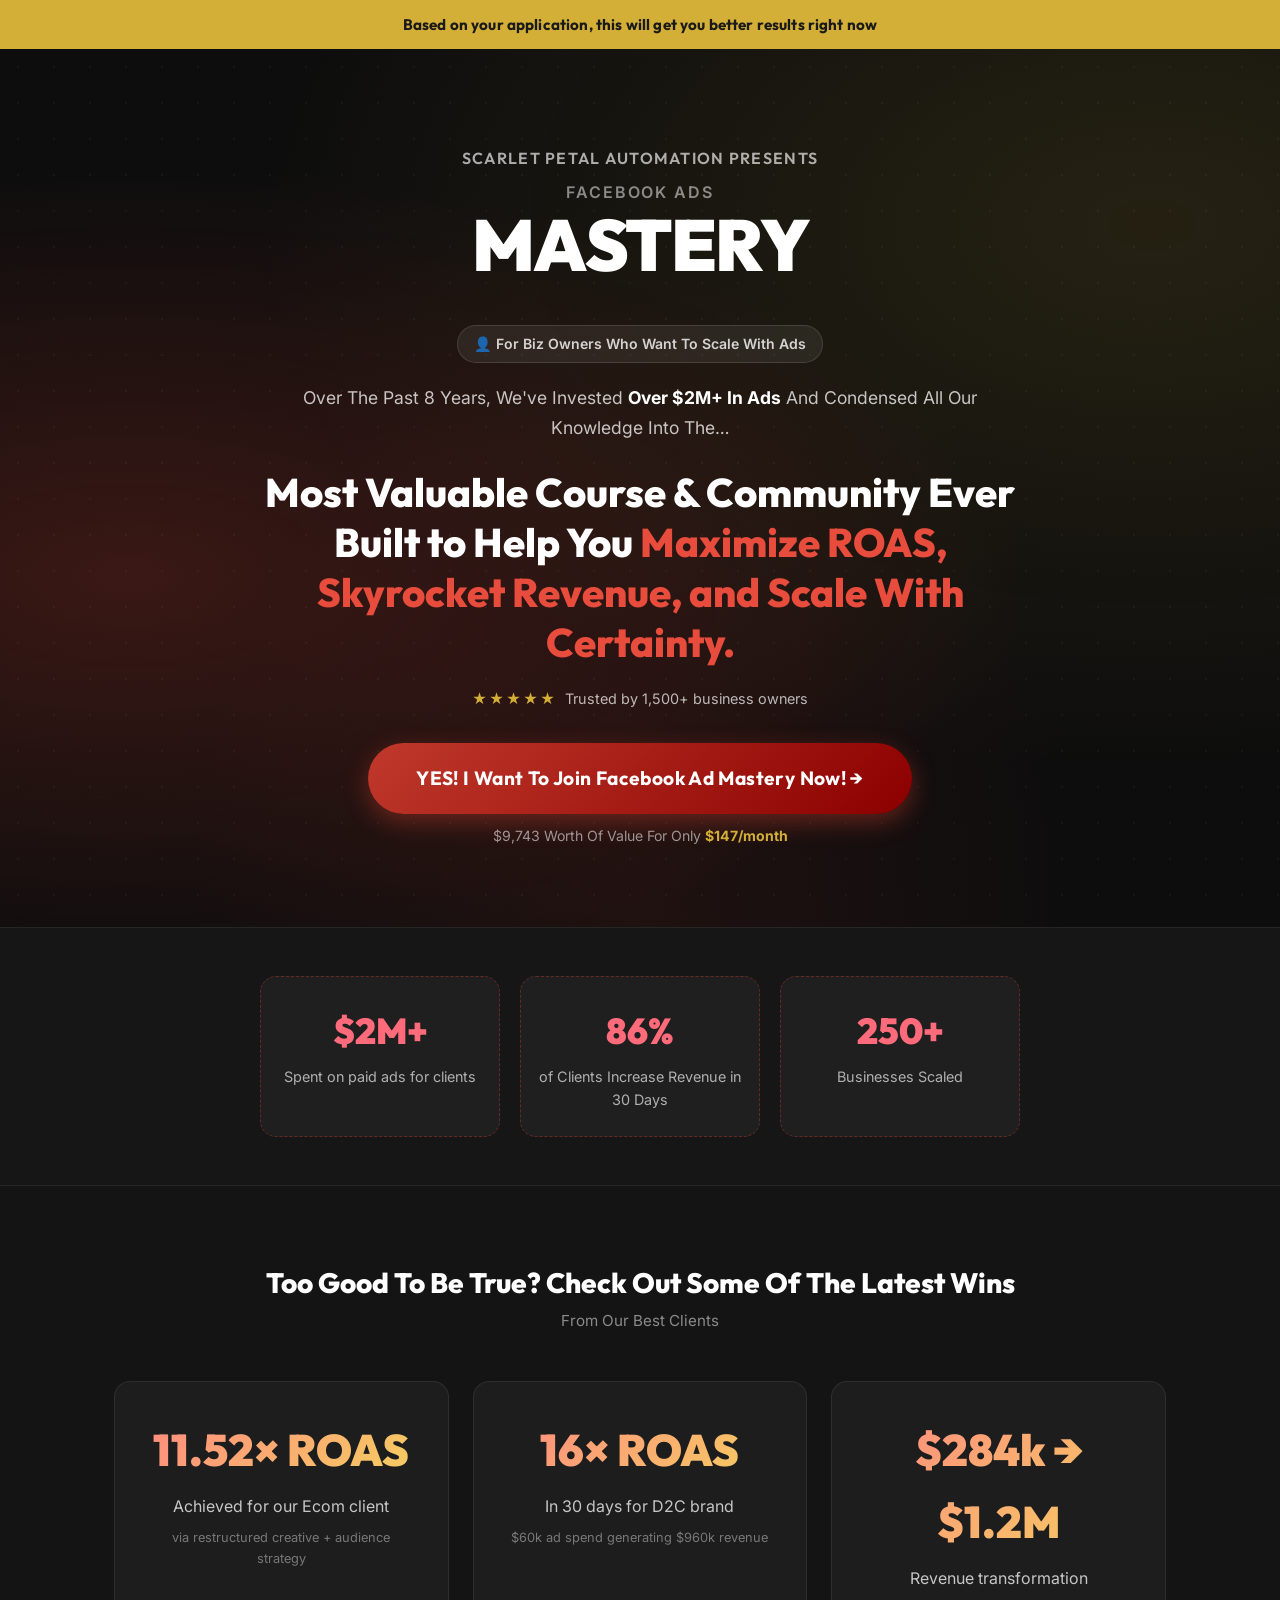
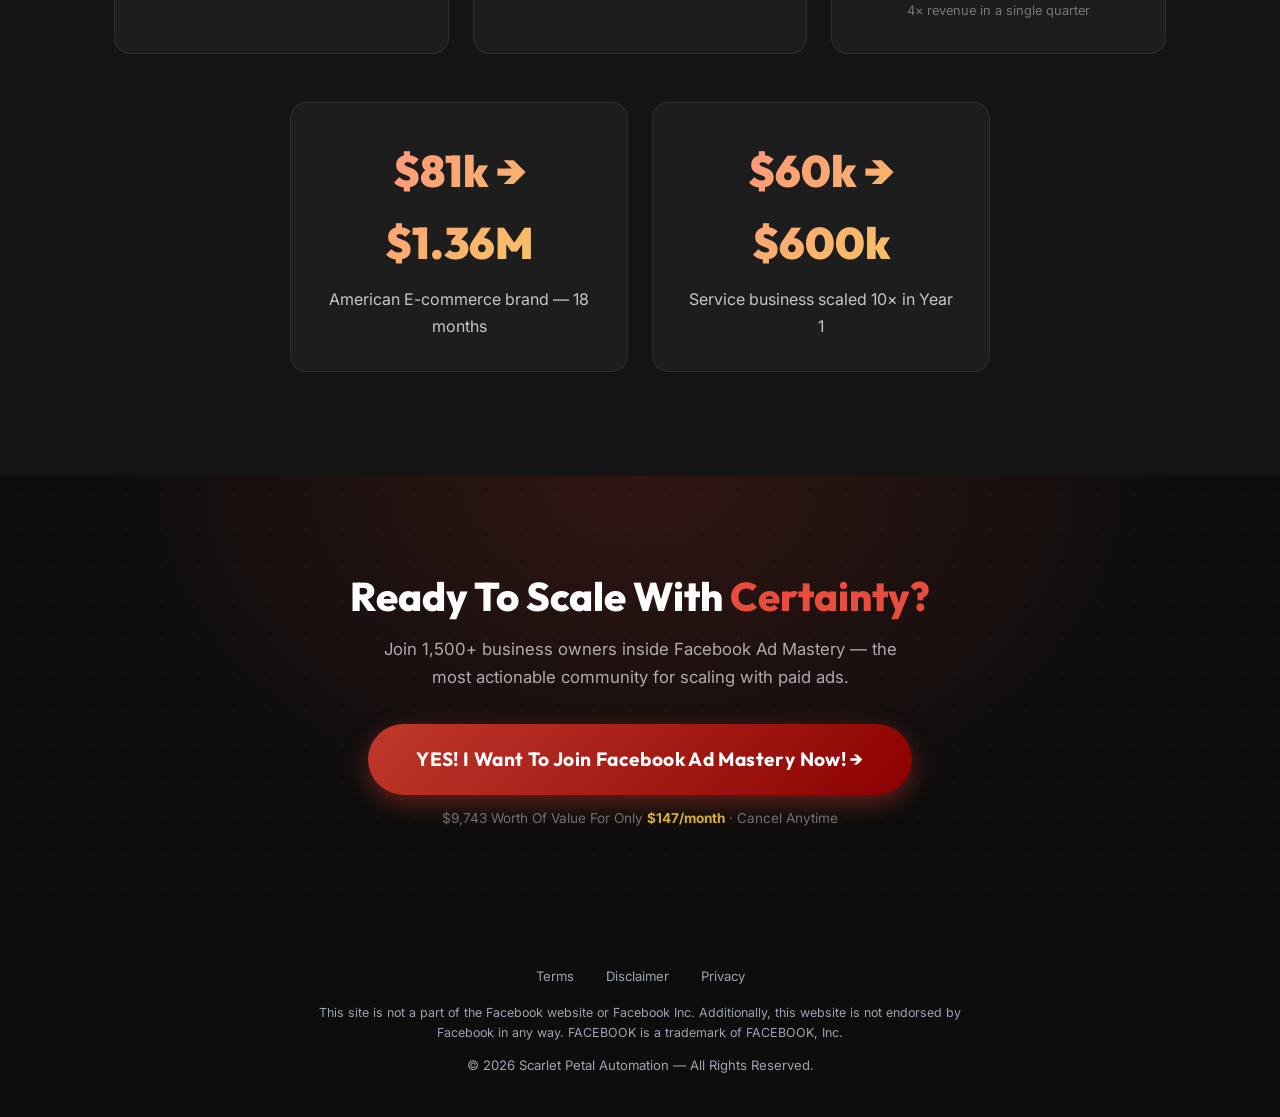
==== commit aa0f602e: "copy: update ad spend figure from $1.5M+ to $2M+ funnel-wide" ====
--- a/bridge.html
+++ b/bridge.html
@@ -14,7 +14,7 @@
   <meta property="og:type"        content="website" />
   <meta property="og:url"         content="https://scarletpetalautomation.com/bridge" />
   <meta property="og:title"       content="Facebook Ad Mastery | Scale Your Business With Certainty" />
-  <meta property="og:description" content="Over 8 years and $1.5M+ in ad spend condensed into the most valuable course & community for scaling with paid ads." />
+  <meta property="og:description" content="Over 8 years and $2M+ in ad spend condensed into the most valuable course & community for scaling with paid ads." />
   <meta property="og:image"       content="https://scarletpetalautomation.com/og-bridge.png" />
   <meta property="og:site_name"   content="Scarlet Petal Automation" />
 
@@ -51,13 +51,13 @@
     n.push=n;n.loaded=!0;n.version='2.0';n.queue=[];t=b.createElement(e);t.async=!0;
     t.src=v;s=b.getElementsByTagName(e)[0];s.parentNode.insertBefore(t,s)}(window,
     document,'script','https://connect.facebook.net/en_US/fbevents.js');
-    fbq('init', 'YOUR_PIXEL_ID');
+    fbq('init', '4129749820595867');
     fbq('track', 'PageView');
     fbq('track', 'ViewContent', { content_name: 'Bridge Page — FAM Offer' });
   </script>
   <noscript>
     <img height="1" width="1" style="display:none" alt=""
-      src="https://www.facebook.com/tr?id=YOUR_PIXEL_ID&ev=PageView&noscript=1"/>
+      src="https://www.facebook.com/tr?id=4129749820595867&ev=PageView&noscript=1"/>
   </noscript>
 
   <link rel="stylesheet" href="shared.css" />
@@ -317,7 +317,7 @@
     </div>
 
     <p class="bridge-intro">
-      Over The Past 8 Years, We've Invested <strong style="color:#fff;">Over $1.5M+ In Ads</strong>
+      Over The Past 8 Years, We've Invested <strong style="color:#fff;">Over $2M+ In Ads</strong>
       And Condensed All Our Knowledge Into The…
     </p>
 
@@ -354,7 +354,7 @@
 <div class="stats-strip fade-in-up delay-1">
     <div class="stats-grid" style="max-width:760px; margin:0 auto;">
       <div class="stat-box" style="background:rgba(255,255,255,0.04); border:1.5px dashed rgba(192,57,43,0.45);">
-        <span class="stat-number" style="color:var(--rose);">$1.5M+</span>
+        <span class="stat-number" style="color:var(--rose);">$2M+</span>
         <p class="stat-label" style="color:rgba(255,255,255,0.65);">Spent on paid ads for clients</p>
       </div>
       <div class="stat-box" style="background:rgba(255,255,255,0.04); border:1.5px dashed rgba(192,57,43,0.45);">
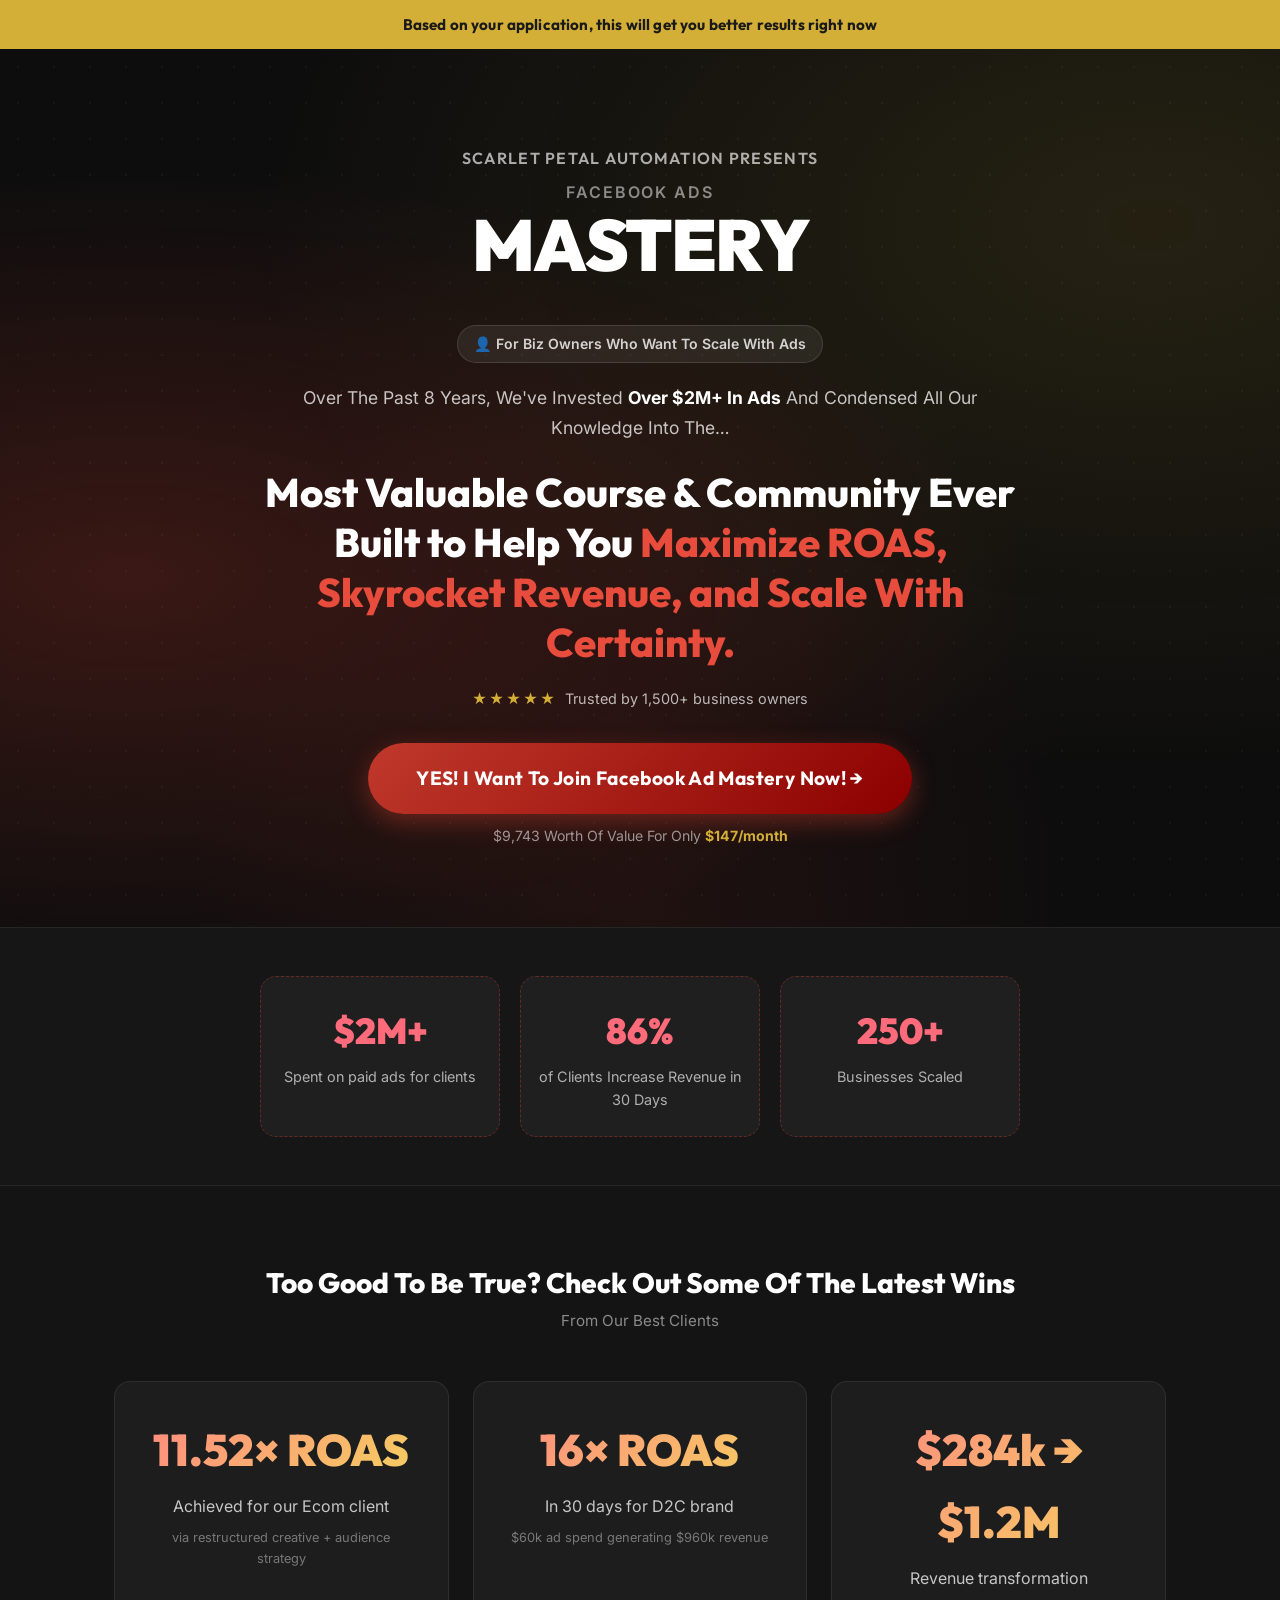
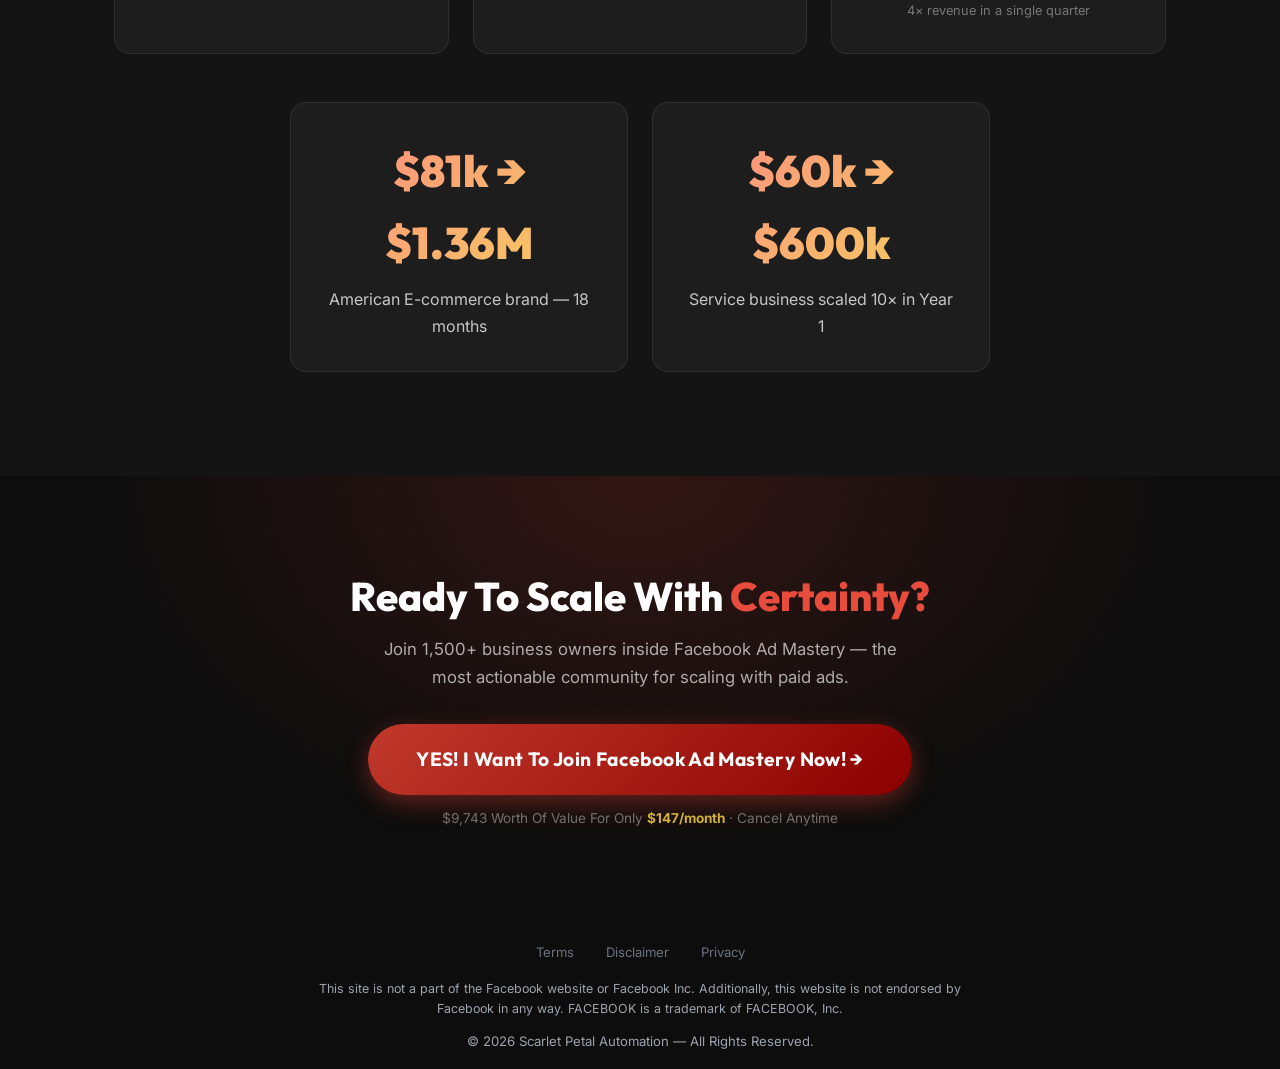
==== commit 54f520b4: "fix: bust CSS cache funnel-wide — shared.css?v=2 forces fresh load on all browsers/devices" ====
--- a/bridge.html
+++ b/bridge.html
@@ -60,7 +60,7 @@
       src="https://www.facebook.com/tr?id=4129749820595867&ev=PageView&noscript=1"/>
   </noscript>
 
-  <link rel="stylesheet" href="shared.css" />
+  <link rel="stylesheet" href="shared.css?v=2" />
   <style>
     body { background: var(--bg-darkest); color: var(--text-white); }
 
--- a/shared.css
+++ b/shared.css
@@ -62,9 +62,13 @@
   font-size: 16px;
   line-height: 1.65;
   color: var(--text-primary);
-  background: var(--bg-bg-light);
+  background: #F5F5F5;  /* unified canvas — same as survey section, no gap below footer */
   overflow-x: hidden;
   -webkit-font-smoothing: antialiased;
+  /* Sticky footer: pushes footer to bottom on short-content screens */
+  min-height: 100vh;
+  display: flex;
+  flex-direction: column;
 }
 
 h1, h2, h3, h4, h5, h6 {
@@ -426,9 +430,9 @@
 
 /* ─── Footer ─── */
 footer.main-footer {
-  background: var(--bg-darkest);
-  color: var(--text-on-dark);
-  padding: 2.5rem 1.5rem;
+  background: transparent;          /* no block colour — sits on page canvas */
+  color: #4A5568;
+  padding: 1rem 1.5rem;
   text-align: center;
   font-size: 0.82rem;
   margin-top: auto;
@@ -443,18 +447,18 @@
 }
 
 .footer-links a {
-  color: var(--text-muted);
+  color: #6B7280;
   font-size: 0.82rem;
   transition: color 0.2s;
 }
 
 .footer-links a:hover {
-  color: var(--scarlet-light);
+  color: var(--scarlet);
   text-decoration: none;
 }
 
 .footer-disclaimer {
-  color: var(--text-muted);
+  color: #9CA3AF;
   font-size: 0.78rem;
   max-width: 680px;
   margin: 0.75rem auto 0;
@@ -707,3 +711,4 @@
   .container { padding: 0 1rem; }
   .container--narrow { padding: 0 1rem; }
 }
+
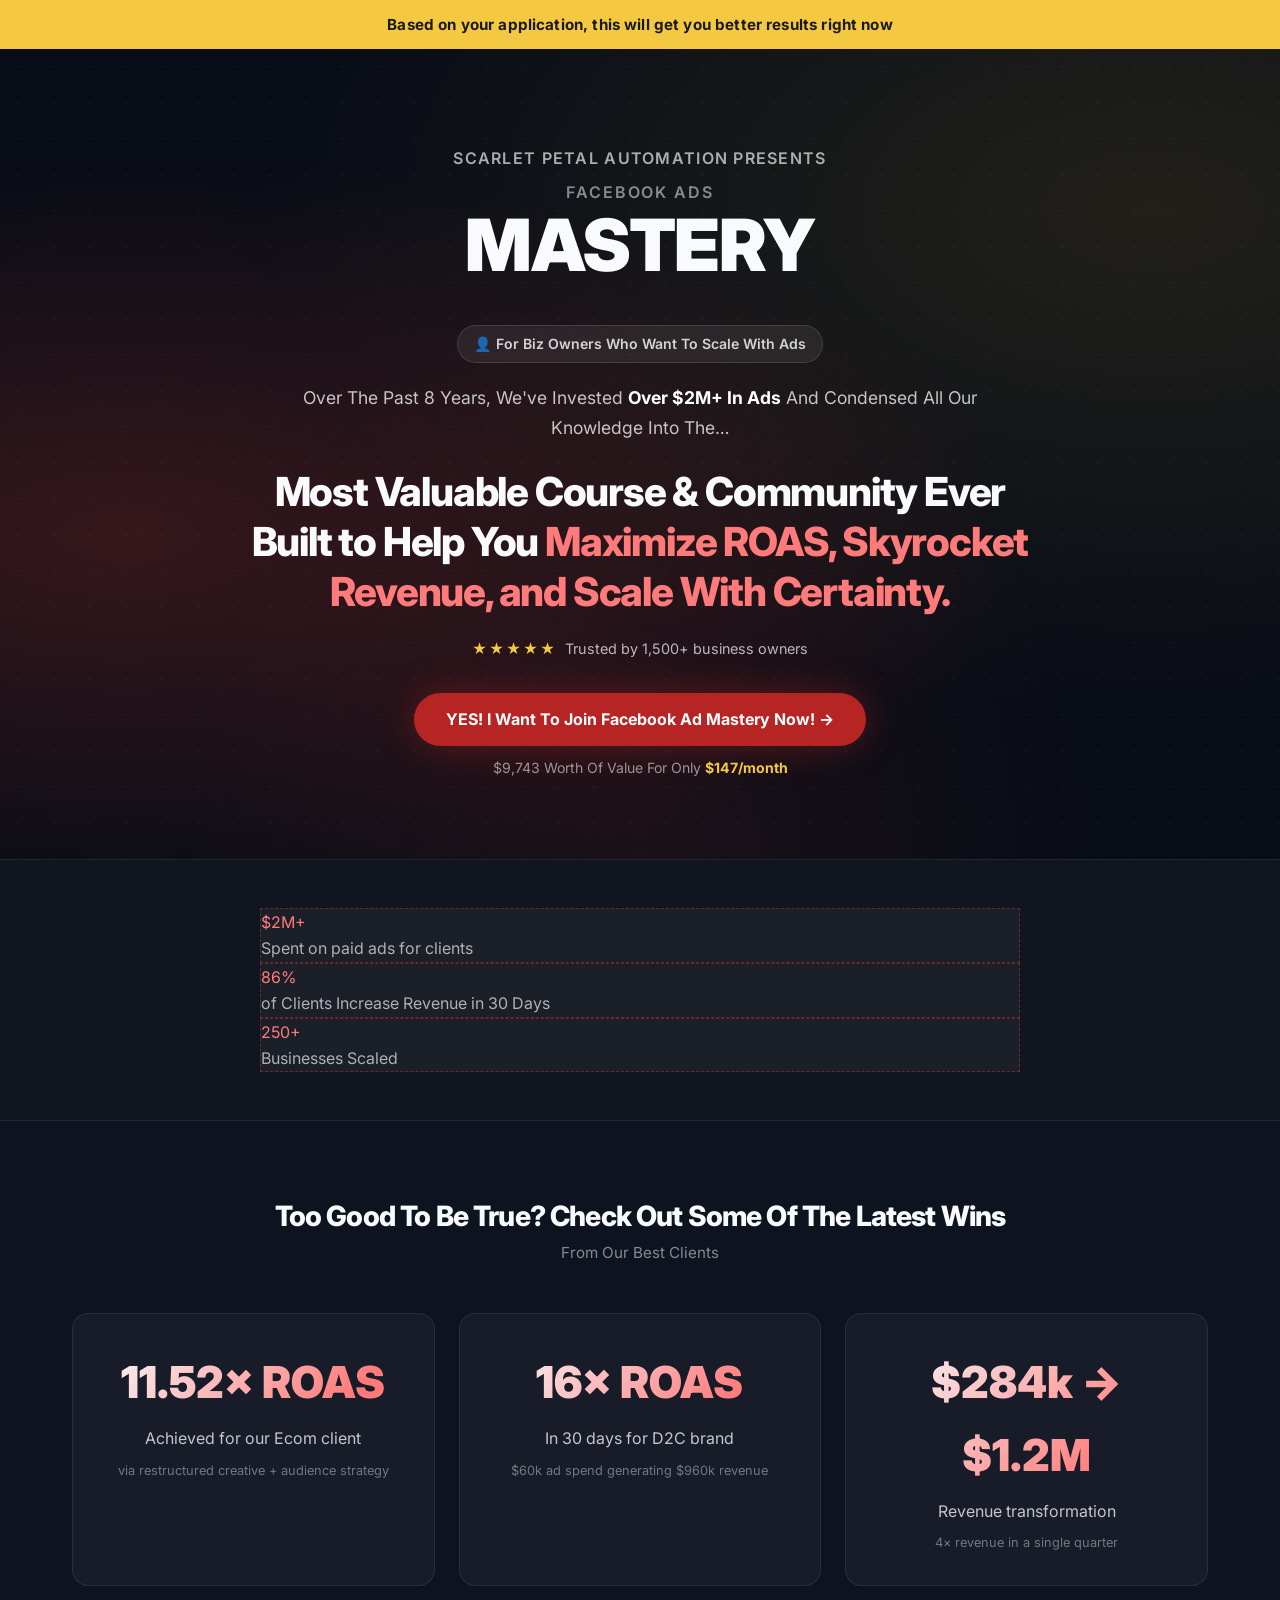
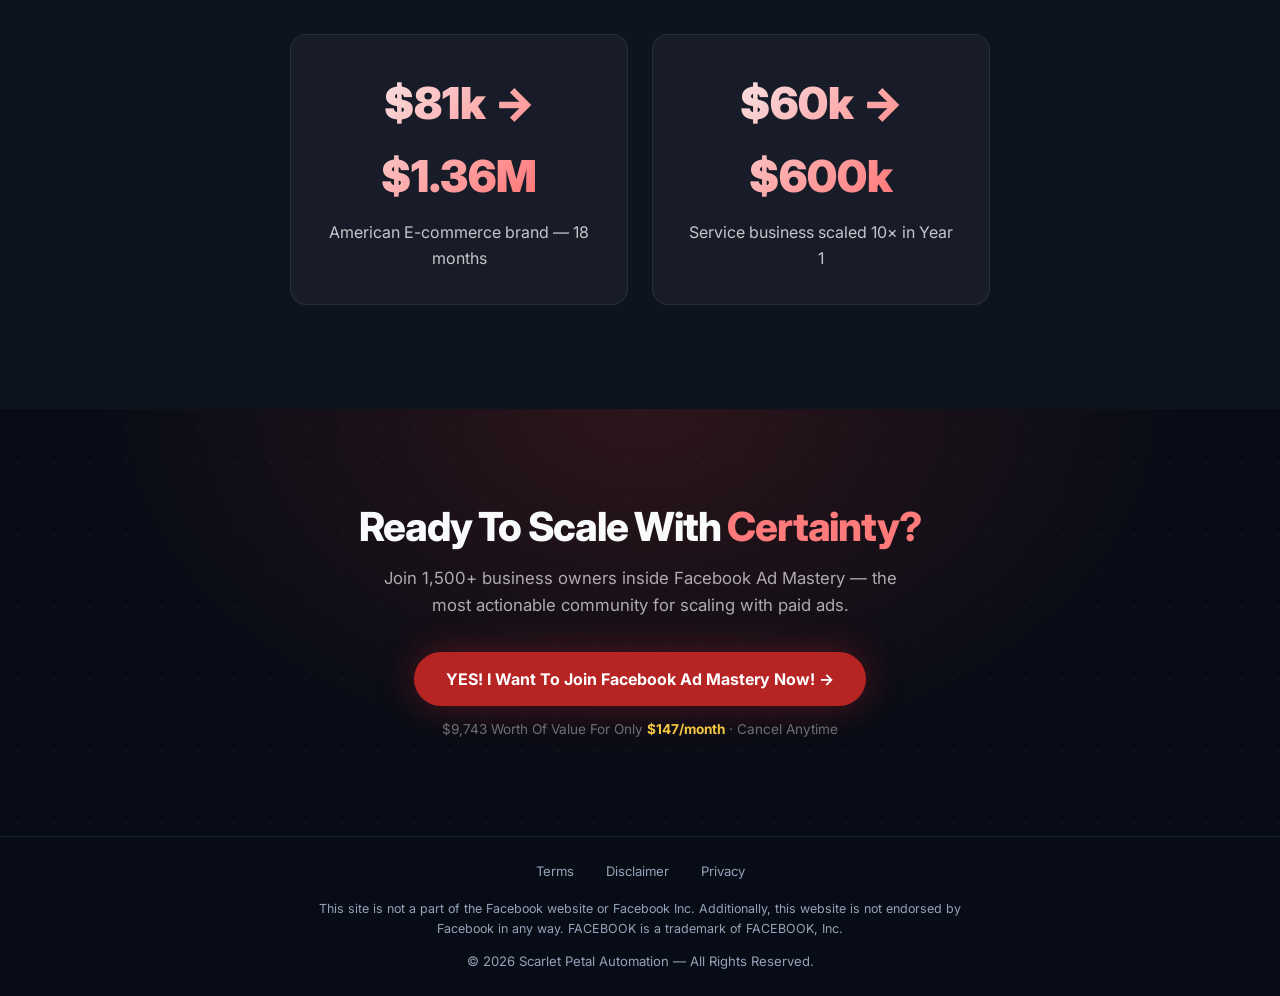
==== commit 1939a07b: "feat: complete dark SP branding across all funnel pages - Darkened fam-schedule.html, closer/triage " ====
--- a/bridge.html
+++ b/bridge.html
@@ -60,7 +60,7 @@
       src="https://www.facebook.com/tr?id=4129749820595867&ev=PageView&noscript=1"/>
   </noscript>
 
-  <link rel="stylesheet" href="shared.css?v=2" />
+  <link rel="stylesheet" href="shared.css?v=4" />
   <style>
     body { background: var(--bg-darkest); color: var(--text-white); }
 
--- a/shared.css
+++ b/shared.css
@@ -1,86 +1,91 @@
 /* ============================================================
-   SCARLET PETAL AUTOMATION — DTO SALES FUNNEL
-   Shared Design System
-   Brand: Deep charcoal + Scarlet / Rose red + soft gold accents
-   Fonts: Outfit (headings) · Inter (body)
+   SCARLET PETAL AUTOMATION — DTO Sales Funnel
+   Design System — matches smartcall.scarletpetalautomation.com
    ============================================================ */
-
-@import url('https://fonts.googleapis.com/css2?family=Outfit:wght@400;500;600;700;800;900&family=Inter:wght@400;500;600;700&display=swap');
-
-/* ─── Custom Properties ─── */
+@import url('https://fonts.googleapis.com/css2?family=Inter:wght@400;500;700;800&display=swap');
+
+/* ─── Design Tokens ─── */
 :root {
-  /* Brand Palette */
-  --scarlet:        #C0392B;   /* primary scarlet/red */
-  --scarlet-light:  #E74C3C;   /* brighter hover variant */
-  --scarlet-glow:   rgba(192, 57, 43, 0.35);
-  --rose:           #FF6B7A;   /* soft rose accent */
-  --gold:           #D4AF37;   /* gold accent */
-  --gold-light:     #F5D060;
-
-  /* Backgrounds */
-  --bg-darkest:     #0D0D0D;
-  --bg-dark:        #141414;
-  --bg-card:        rgba(255, 255, 255, 0.04);
-  --bg-card-hover:  rgba(255, 255, 255, 0.07);
-  --bg-light:       #FAFAFA;
-  --bg-white:       #FFFFFF;
-
-  /* Text */
-  --text-white:     #FFFFFF;
-  --text-primary:   #1A1A1A;
-  --text-secondary: #6B7280;
-  --text-muted:     #9CA3AF;
-  --text-on-dark:   #E5E7EB;
-
-  /* Borders */
-  --border-subtle:  rgba(255, 255, 255, 0.09);
-  --border-light:   #E5E7EB;
-  --border-scarlet: rgba(192, 57, 43, 0.4);
-
-  /* Fonts */
-  --font-heading:   'Outfit', sans-serif;
-  --font-body:      'Inter', sans-serif;
-
-  /* Shadows */
-  --shadow-card:    0 20px 40px rgba(0, 0, 0, 0.35);
-  --shadow-button:  0 8px 25px rgba(192, 57, 43, 0.45);
-
-  /* Radii */
-  --radius-sm:  8px;
-  --radius-md:  16px;
-  --radius-lg:  24px;
-  --radius-pill: 999px;
-}
-
-/* ─── Reset ─── */
-*, *::before, *::after { box-sizing: border-box; }
-* { margin: 0; padding: 0; }
-html { scroll-behavior: smooth; }
+  --sp-bg:        #080C16;
+  --sp-bg-card:   rgba(15, 23, 42, 0.75);
+  --sp-border:    rgba(30, 41, 59, 0.8);
+  --sp-red:       #B62424;
+  --sp-red-glow:  rgba(182, 36, 36, 0.4);
+  --sp-white:     #F8FAFC;
+  --sp-muted:     #94A3B8;
+  --sp-blur:      blur(14px);
+  --sp-ease:      cubic-bezier(0.4, 0, 0.2, 1);
+  --sp-r:         1.25rem;
+  --sp-gold:      #F5C842;
+
+  /* Legacy aliases — keep any page that still references old vars working */
+  --scarlet:      var(--sp-red);
+  --rose:         #ff7a7a;
+  --gold:         var(--sp-gold);
+  --text-primary: var(--sp-white);
+  --text-muted:   var(--sp-muted);
+  --text-white:   var(--sp-white);
+  --text-on-dark: var(--sp-white);
+  --text-secondary: var(--sp-muted);
+  --font-heading: 'Inter', system-ui, sans-serif;
+  --font-body:    'Inter', system-ui, sans-serif;
+  --radius-lg:    var(--sp-r);
+  --radius-md:    1rem;
+  --radius-pill:  9999px;
+  --border-scarlet: rgba(182, 36, 36, 0.4);
+  --shadow-button: 0 0 36px var(--sp-red-glow);
+  --bg-darkest:   var(--sp-bg);
+  --bg-dark:      #0E1320;
+  --bg-card:      var(--sp-bg-card);
+  --border-subtle: var(--sp-border);
+  --scarlet-light: #ff7a7a;
+}
+
+/* ─── Reset & Base ─── */
+*, *::before, *::after { box-sizing: border-box; margin: 0; padding: 0; }
+
+html {
+  font-size: 16px;
+  background: var(--sp-bg);
+  scroll-behavior: smooth;
+}
 
 body {
-  font-family: var(--font-body);
+  font-family: 'Inter', system-ui, sans-serif;
   font-size: 16px;
   line-height: 1.65;
-  color: var(--text-primary);
-  background: #F5F5F5;  /* unified canvas — same as survey section, no gap below footer */
+  color: var(--sp-white);
+  background:
+    radial-gradient(ellipse 70% 60% at 90% -5%, rgba(182,36,36,0.2) 0%, transparent 65%),
+    radial-gradient(ellipse 40% 40% at 5% 100%, rgba(182,36,36,0.1) 0%, transparent 65%),
+    var(--sp-bg);
+  background-attachment: fixed;
   overflow-x: hidden;
   -webkit-font-smoothing: antialiased;
-  /* Sticky footer: pushes footer to bottom on short-content screens */
   min-height: 100vh;
   display: flex;
   flex-direction: column;
 }
 
+/* ─── Typography ─── */
 h1, h2, h3, h4, h5, h6 {
-  font-family: var(--font-heading);
+  font-family: 'Inter', sans-serif;
   font-weight: 800;
-  line-height: 1.2;
-  color: var(--text-primary);
-}
+  letter-spacing: -0.03em;
+  line-height: 1.1;
+  color: var(--sp-white);
+}
+
+p { color: var(--sp-muted); }
 
 img { max-width: 100%; height: auto; display: block; }
-a { color: var(--scarlet); text-decoration: none; }
-a:hover { text-decoration: underline; }
+
+a {
+  color: var(--sp-red);
+  text-decoration: none;
+  transition: color 0.2s;
+}
+a:hover { color: #ff7a7a; text-decoration: none; }
 
 /* ─── Layout ─── */
 .page-wrapper {
@@ -90,32 +95,195 @@
 }
 
 .container {
+  max-width: 1200px;
+  margin: 0 auto;
+  padding: 0 2rem;
   width: 100%;
-  max-width: 1100px;
+}
+
+.container--narrow {
+  max-width: 720px;
   margin: 0 auto;
   padding: 0 1.5rem;
-}
-
-.container--narrow {
-  max-width: 760px;
-  margin: 0 auto;
-  padding: 0 1.5rem;
-}
-
-/* ─── Dark hero sections ─── */
+  width: 100%;
+}
+
+/* ─── Gradient Text ─── */
+.gradient-text,
+.sp-gradient {
+  background: linear-gradient(135deg, #ff7a7a 0%, var(--sp-red) 60%);
+  -webkit-background-clip: text;
+  -webkit-text-fill-color: transparent;
+  background-clip: text;
+}
+
+.gradient-text-light {
+  background: linear-gradient(135deg, #F8FAFC 0%, #ff7a7a 80%);
+  -webkit-background-clip: text;
+  -webkit-text-fill-color: transparent;
+  background-clip: text;
+}
+
+/* ─── Badge ─── */
+.sp-badge,
+.badge-urgency {
+  display: inline-block;
+  padding: 0.35rem 0.9rem;
+  border-radius: 9999px;
+  background: rgba(182,36,36,0.12);
+  border: 1px solid rgba(182,36,36,0.4);
+  font-size: 0.72rem;
+  font-weight: 700;
+  color: var(--sp-red);
+  letter-spacing: 0.1em;
+  text-transform: uppercase;
+}
+
+/* ─── Card ─── */
+.sp-card,
+.card-dark {
+  background: var(--sp-bg-card);
+  backdrop-filter: var(--sp-blur);
+  -webkit-backdrop-filter: var(--sp-blur);
+  border: 1px solid var(--sp-border);
+  border-radius: var(--sp-r);
+  padding: 1.75rem;
+  transition:
+    border-color 0.3s var(--sp-ease),
+    transform 0.3s var(--sp-ease),
+    box-shadow 0.3s var(--sp-ease);
+}
+.sp-card:hover,
+.card-dark:hover {
+  border-color: rgba(182,36,36,0.45);
+  transform: translateY(-4px);
+  box-shadow: 0 24px 48px rgba(0,0,0,0.45);
+}
+
+/* Card (light-alias, forced dark) */
+.card {
+  background: var(--sp-bg-card);
+  backdrop-filter: var(--sp-blur);
+  -webkit-backdrop-filter: var(--sp-blur);
+  border: 1px solid var(--sp-border);
+  border-radius: var(--sp-r);
+  padding: 1.75rem;
+}
+
+/* ─── Buttons ─── */
+.btn-primary,
+.btn.btn-primary {
+  display: inline-flex;
+  align-items: center;
+  justify-content: center;
+  padding: 0.85rem 2rem;
+  border-radius: 9999px;
+  font-family: 'Inter', sans-serif;
+  font-weight: 700;
+  font-size: 1rem;
+  cursor: pointer;
+  border: none;
+  text-decoration: none;
+  white-space: nowrap;
+  background: var(--sp-red);
+  color: #fff;
+  box-shadow: 0 0 36px var(--sp-red-glow);
+  transition: transform 0.2s var(--sp-ease), box-shadow 0.2s var(--sp-ease);
+  letter-spacing: 0;
+}
+.btn-primary:hover,
+.btn.btn-primary:hover {
+  transform: scale(1.04);
+  box-shadow: 0 0 60px rgba(182,36,36,0.6);
+  color: #fff;
+  text-decoration: none;
+}
+
+.btn,
+.btn-ghost {
+  display: inline-flex;
+  align-items: center;
+  justify-content: center;
+  padding: 0.8rem 1.9rem;
+  border-radius: 9999px;
+  font-family: 'Inter', sans-serif;
+  font-weight: 700;
+  font-size: 1rem;
+  cursor: pointer;
+  background: transparent;
+  color: var(--sp-white);
+  border: 1.5px solid rgba(255,255,255,0.18);
+  text-decoration: none;
+  transition: border-color 0.2s, color 0.2s;
+}
+.btn-ghost:hover {
+  border-color: var(--sp-red);
+  color: var(--sp-red);
+  text-decoration: none;
+}
+
+.btn-lg {
+  padding: 1rem 2.5rem;
+  font-size: 1.1rem;
+}
+
+/* ─── Social Proof / Avatars ─── */
+.social-proof-row {
+  display: flex;
+  align-items: center;
+  gap: 0.75rem;
+  flex-wrap: wrap;
+}
+
+.avatar-stack { display: flex; }
+
+.avatar {
+  width: 38px;
+  height: 38px;
+  border-radius: 50%;
+  border: 2px solid var(--sp-bg);
+  margin-left: -10px;
+  overflow: hidden;
+  background: rgba(182,36,36,0.2);
+  display: flex;
+  align-items: center;
+  justify-content: center;
+  font-size: 0.8rem;
+  font-weight: 700;
+  color: var(--sp-white);
+}
+.avatar:first-child { margin-left: 0; }
+
+.avatar.avatar-photo { background: rgba(15,23,42,0.8); }
+.avatar.avatar-photo img,
+.avatar img {
+  position: static;
+  width: 100%;
+  height: 100%;
+  object-fit: cover;
+  border-radius: 50%;
+  inset: auto;
+}
+
+.social-proof-text {
+  font-size: 0.9rem;
+  font-weight: 600;
+  color: var(--sp-muted);
+}
+
+/* ─── Dark Hero sections ─── */
 .hero-dark {
-  background: var(--bg-darkest);
+  background: var(--sp-bg);
   position: relative;
   overflow: hidden;
 }
-
 .hero-dark::before {
   content: '';
   position: absolute;
   inset: 0;
   background:
-    radial-gradient(ellipse at 10% 50%,  rgba(192, 57, 43, 0.18) 0%, transparent 55%),
-    radial-gradient(ellipse at 90% 20%,  rgba(212, 175, 55, 0.10) 0%, transparent 55%);
+    radial-gradient(ellipse at 10% 50%, rgba(182,36,36,0.18) 0%, transparent 55%),
+    radial-gradient(ellipse at 90% 20%, rgba(182,36,36,0.08) 0%, transparent 55%);
   pointer-events: none;
 }
 
@@ -128,314 +296,172 @@
   pointer-events: none;
   animation: meshDrift 25s linear infinite;
 }
-
 @keyframes meshDrift {
   0%   { background-position: 0 0; }
   100% { background-position: 36px 36px; }
 }
 
-/* ─── Typography Utilities ─── */
-.text-center   { text-align: center; }
-.text-white    { color: var(--text-white) !important; }
-.text-scarlet  { color: var(--scarlet) !important; }
-.text-gold     { color: var(--gold) !important; }
-.text-muted    { color: var(--text-muted) !important; }
-.text-secondary { color: var(--text-secondary) !important; }
-
-.gradient-text {
-  background: linear-gradient(135deg, var(--scarlet-light) 0%, var(--gold) 100%);
-  -webkit-background-clip: text;
-  -webkit-text-fill-color: transparent;
-  background-clip: text;
-}
-
-.gradient-text-light {
-  background: linear-gradient(135deg, #FF8A80 0%, #F5D060 100%);
-  -webkit-background-clip: text;
-  -webkit-text-fill-color: transparent;
-  background-clip: text;
-}
-
-/* ─── Spacing ─── */
-.mt-1 { margin-top: 0.75rem; }
-.mt-2 { margin-top: 1.5rem; }
-.mt-3 { margin-top: 2.5rem; }
-.mt-4 { margin-top: 3.5rem; }
-.mt-5 { margin-top: 5rem; }
-.mb-1 { margin-bottom: 0.75rem; }
-.mb-2 { margin-bottom: 1.5rem; }
-.mb-3 { margin-bottom: 2.5rem; }
-.py-3 { padding-top: 3rem; padding-bottom: 3rem; }
-.py-4 { padding-top: 4rem; padding-bottom: 4rem; }
-.py-5 { padding-top: 6rem; padding-bottom: 6rem; }
-
-/* ─── Buttons ─── */
-.btn {
-  display: inline-flex;
-  align-items: center;
-  justify-content: center;
-  gap: 0.5rem;
-  padding: 1rem 2.5rem;
-  font-family: var(--font-heading);
-  font-size: 1.1rem;
-  font-weight: 700;
-  border: none;
-  border-radius: var(--radius-pill);
-  cursor: pointer;
-  text-decoration: none;
-  transition: all 0.3s cubic-bezier(0.4, 0, 0.2, 1);
-  white-space: nowrap;
-  letter-spacing: 0.02em;
-}
-
-.btn-primary {
-  color: #fff;
-  background: linear-gradient(135deg, var(--scarlet) 0%, #8B0000 100%);
-  box-shadow: var(--shadow-button);
-  animation: pulseCta 3s ease-in-out infinite;
-}
-
-.btn-primary:hover {
-  background: linear-gradient(135deg, var(--scarlet-light) 0%, var(--scarlet) 100%);
-  transform: translateY(-3px) scale(1.02);
-  box-shadow: 0 12px 35px rgba(192, 57, 43, 0.65);
-  color: #fff;
-  text-decoration: none;
-}
-
-.btn-ghost {
-  color: var(--scarlet);
-  background: transparent;
-  border: 2px solid var(--scarlet);
-}
-
-.btn-ghost:hover {
-  background: var(--scarlet);
-  color: #fff;
-}
-
-.btn-lg {
-  padding: 1.25rem 3rem;
-  font-size: 1.2rem;
-}
-
-@keyframes pulseCta {
-  0%, 100% { box-shadow: 0 8px 25px rgba(192, 57, 43, 0.45); }
-  50%       { box-shadow: 0 8px 40px rgba(192, 57, 43, 0.75), 0 0 30px rgba(212,175,55,0.25); }
-}
-
-/* ─── Cards / Panels ─── */
-.card {
-  background: var(--bg-white);
-  border: 1px solid var(--border-light);
-  border-radius: var(--radius-lg);
-  padding: 2.5rem;
-  box-shadow: 0 4px 20px rgba(0,0,0,0.07);
-}
-
-.card-dark {
-  background: rgba(255,255,255,0.04);
-  border: 1px solid var(--border-subtle);
-  border-radius: var(--radius-lg);
-  padding: 2.5rem;
-  backdrop-filter: blur(12px);
-  -webkit-backdrop-filter: blur(12px);
-}
-
-.card-scarlet {
-  border: 1.5px dashed rgba(192,57,43,0.5);
-  border-radius: var(--radius-md);
-  padding: 1.75rem;
-  background: rgba(192,57,43,0.04);
-}
-
-/* ─── Stat Boxes ─── */
-.stats-grid {
-  display: grid;
-  grid-template-columns: repeat(3, 1fr);
-  gap: 1.25rem;
-}
-
-.stat-box {
-  border: 1.5px dashed rgba(192,57,43,0.5);
-  border-radius: var(--radius-md);
-  padding: 1.5rem 1rem;
-  text-align: center;
-  background: rgba(192,57,43,0.03);
-  transition: border-color 0.3s;
-}
-
-.stat-box:hover {
-  border-color: var(--scarlet);
-}
-
-.stat-number {
-  font-family: var(--font-heading);
-  font-size: 2.25rem;
-  font-weight: 900;
-  color: var(--scarlet);
-  display: block;
-}
-
-.stat-label {
-  font-size: 0.9rem;
-  color: var(--text-secondary);
-  margin-top: 0.25rem;
-}
-
-/* Dark variant stat boxes */
-.stat-box-dark {
-  border: 1.5px dashed rgba(192,57,43,0.45);
-  border-radius: var(--radius-md);
-  padding: 1.5rem 1rem;
-  text-align: center;
-  background: rgba(255,255,255,0.04);
-  transition: all 0.3s;
-}
-
-.stat-box-dark:hover {
-  border-color: var(--scarlet-light);
-  background: rgba(255,255,255,0.07);
-  transform: translateY(-2px);
-}
-
-.stat-box-dark .stat-number {
-  color: var(--rose);
-}
-
-.stat-box-dark .stat-label {
-  color: var(--text-on-dark);
-}
-
-/* ─── Social Proof / Avatars ─── */
-.social-proof-row {
-  display: flex;
-  align-items: center;
-  gap: 0.75rem;
-}
-
-.avatar-stack {
-  display: flex;
-}
-
-.avatar {
-  width: 48px;
-  height: 48px;
-  border-radius: 50%;
-  border: 2.5px solid #fff;
-  margin-right: -10px;
-  background: linear-gradient(135deg, var(--scarlet), var(--gold));
-  overflow: hidden;
-  flex-shrink: 0;
-  position: relative;
-}
-
-/* Photo avatar — individual headshot per circle */
-.avatar.avatar-photo {
-  background: #E5E7EB;
-  border-color: #fff;
-  box-shadow: 0 0 0 2px rgba(0,0,0,0.08);
-  overflow: hidden;
-}
-
-.avatar.avatar-photo img {
-  position: static;
-  width: 100%;
-  height: 100%;
-  object-fit: cover;
-  border-radius: 50%;
-  inset: auto;
-}
-
-.avatar img {
-  width: 100%;
-  height: 100%;
-  object-fit: cover;
-}
-
-.social-proof-text {
-  font-size: 0.9rem;
-  font-weight: 600;
-  color: var(--text-secondary);
-  padding-left: 14px;
-}
-
-/* ─── Logo / Brand ─── */
-.brand-logo {
-  display: inline-flex;
+/* ─── Nav / Header ─── */
+.main-nav {
+  position: sticky;
+  top: 0;
+  z-index: 999;
+  background: rgba(8,12,22,0.88);
+  backdrop-filter: blur(16px);
+  -webkit-backdrop-filter: blur(16px);
+  border-bottom: 1px solid rgba(30,41,59,0.6);
+  padding: 0.75rem 1.5rem;
+  display: flex;
+  align-items: center;
+}
+
+.nav-logo {
+  display: flex;
   align-items: center;
   gap: 0.6rem;
-  font-family: var(--font-heading);
-  font-weight: 800;
-  font-size: 1.1rem;
-  text-decoration: none;
-  color: var(--text-primary);
-}
-
-.brand-logo-dark {
-  color: var(--text-white);
-}
-
-.brand-logo .brand-icon {
+  text-decoration: none;
+}
+
+.nav-logo-img {
   width: 36px;
   height: 36px;
-  border-radius: 8px;
-  background: linear-gradient(135deg, var(--scarlet), #8B0000);
-  display: flex;
-  align-items: center;
+  border-radius: 50%;
+  object-fit: cover;
+}
+
+.nav-logo-dot {
+  font-size: 0.55rem;
+  color: var(--sp-red);
+  line-height: 1;
+  margin: 0 -0.15rem;
+}
+
+.nav-logo-wordmark {
+  font-family: 'Inter', sans-serif;
+  font-size: 0.82rem;
+  font-weight: 800;
+  letter-spacing: 0.1em;
+  color: var(--sp-white);
+  white-space: nowrap;
+  text-transform: uppercase;
+}
+
+.nav-accent { color: var(--sp-red); }
+
+/* ─── Trust Strip (stats bar) ─── */
+.trust-strip {
+  display: flex;
+  align-items: stretch;
   justify-content: center;
-  font-size: 1.2rem;
-}
-
-/* ─── Alert Bar ─── */
-.alert-bar {
-  background: var(--gold);
+  gap: 0;
+  margin: 1.5rem auto 0;
+  max-width: 640px;
+  background: rgba(182,36,36,0.06);
+  border: 1px solid rgba(182,36,36,0.25);
+  border-radius: 1rem;
+  padding: 0.85rem 1rem;
+}
+
+.trust-strip-item {
+  display: flex;
+  flex-direction: column;
+  align-items: center;
+  flex: 1;
+  padding: 0 0.75rem;
+}
+
+.trust-strip-item:not(:last-child) {
+  border-right: 1px solid rgba(30,41,59,0.6);
+}
+
+.trust-strip-num {
+  font-size: 1.5rem;
+  font-weight: 800;
+  color: var(--sp-white);
+  line-height: 1;
+}
+
+.trust-strip-label {
+  font-size: 0.7rem;
+  color: var(--sp-muted);
+  margin-top: 0.25rem;
+  text-align: center;
+  line-height: 1.3;
+}
+
+/* ─── Survey Wrapper ─── */
+.survey-wrapper {
+  background: var(--sp-bg-card);
+  backdrop-filter: var(--sp-blur);
+  -webkit-backdrop-filter: var(--sp-blur);
+  border: 1px solid var(--sp-border);
+  border-radius: var(--sp-r);
+  overflow: hidden;
+}
+
+.survey-header {
+  background: var(--sp-red);
+  color: #fff;
+  padding: 1rem 1.75rem;
+  font-family: 'Inter', sans-serif;
+  font-weight: 700;
+  font-size: 1rem;
+  text-align: center;
+}
+
+.spots-badge {
+  display: inline-block;
+  background: var(--sp-gold);
   color: #1A1A1A;
+  font-size: 0.75rem;
+  font-weight: 800;
+  padding: 0.2rem 0.65rem;
+  border-radius: 9999px;
+  margin-left: 0.5rem;
+  vertical-align: middle;
+}
+
+/* ─── Schedule card ─── */
+.schedule-card {
+  background: var(--sp-bg-card);
+  backdrop-filter: var(--sp-blur);
+  -webkit-backdrop-filter: var(--sp-blur);
+  border: 1px solid var(--sp-border);
+  border-radius: var(--sp-r);
+  padding: 0.5rem;
+  overflow: hidden;
+}
+
+.schedule-card iframe {
+  width: 100%;
+  min-height: 680px;
+  border: none;
+  display: block;
+}
+
+/* ─── Warning / info box ─── */
+.warning-box {
+  background: rgba(182,36,36,0.06);
+  border: 1px solid rgba(182,36,36,0.25);
+  border-radius: 1rem;
+  padding: 1rem 1.5rem;
+  font-size: 0.88rem;
+  color: var(--sp-muted);
   text-align: center;
-  padding: 0.65rem 1.5rem;
-  font-family: var(--font-heading);
-  font-weight: 700;
-  font-size: 0.95rem;
-  letter-spacing: 0.01em;
-}
-
-/* ─── Urgency Badge ─── */
-.badge-urgency {
-  display: inline-block;
-  background: rgba(192, 57, 43, 0.12);
-  border: 1px solid rgba(192, 57, 43, 0.35);
-  color: var(--scarlet);
-  border-radius: var(--radius-pill);
-  padding: 0.4rem 1.1rem;
-  font-size: 0.8rem;
-  font-weight: 700;
-  letter-spacing: 0.05em;
-  text-transform: uppercase;
-}
-
-.badge-urgency-dark {
-  background: rgba(255, 107, 122, 0.12);
-  border-color: rgba(255, 107, 122, 0.35);
-  color: var(--rose);
-}
-
-/* ─── Divider ─── */
-.divider {
-  width: 60px;
-  height: 4px;
-  background: linear-gradient(90deg, var(--scarlet), var(--gold));
-  border-radius: var(--radius-pill);
-  margin: 0 auto;
-}
+  max-width: 600px;
+  margin: 1.5rem auto 0;
+}
+.warning-box strong { color: #ff9a9a; }
 
 /* ─── Footer ─── */
 footer.main-footer {
-  background: transparent;          /* no block colour — sits on page canvas */
-  color: #4A5568;
-  padding: 1rem 1.5rem;
+  background: transparent;
+  color: var(--sp-muted);
+  padding: 1.5rem 1.5rem;
   text-align: center;
   font-size: 0.82rem;
   margin-top: auto;
+  border-top: 1px solid var(--sp-border);
 }
 
 .footer-links {
@@ -447,268 +473,125 @@
 }
 
 .footer-links a {
-  color: #6B7280;
+  color: var(--sp-muted);
   font-size: 0.82rem;
   transition: color 0.2s;
 }
 
 .footer-links a:hover {
-  color: var(--scarlet);
+  color: var(--sp-red);
   text-decoration: none;
 }
 
 .footer-disclaimer {
-  color: #9CA3AF;
+  color: var(--sp-muted);
   font-size: 0.78rem;
   max-width: 680px;
   margin: 0.75rem auto 0;
   line-height: 1.6;
 }
 
-/* ─── Scheduling Placeholder ─── */
-.calendar-placeholder {
-  background: #f9f9f9;
-  border: 2px dashed #D1D5DB;
-  border-radius: var(--radius-md);
-  padding: 3rem 2rem;
-  text-align: center;
-  color: var(--text-muted);
-  font-size: 0.95rem;
-}
-
-.calendar-placeholder strong {
-  display: block;
-  font-size: 1rem;
-  margin-bottom: 0.5rem;
-  color: var(--text-secondary);
-}
-
-/* ─── Step indicators ─── */
-.step-tag {
-  display: inline-block;
-  font-style: italic;
-  font-size: 0.82rem;
-  font-weight: 700;
-  color: var(--scarlet);
-  letter-spacing: 0.05em;
-  text-transform: uppercase;
-  margin-bottom: 0.3rem;
-}
-
-/* ─── Testimonial cards ─── */
-.testimonial-grid {
-  display: grid;
-  grid-template-columns: repeat(2, 1fr);
-  gap: 1.25rem;
-}
-
-.testimonial-card {
-  background: rgba(255,255,255,0.06);
-  border: 1px solid rgba(255,255,255,0.1);
-  border-radius: var(--radius-md);
-  padding: 1.5rem;
-  transition: all 0.3s;
-}
-
-.testimonial-card:hover {
-  background: rgba(255,255,255,0.09);
-  border-color: rgba(192,57,43,0.35);
-  transform: translateY(-2px);
-}
-
-.testimonial-roas {
-  font-family: var(--font-heading);
-  font-size: 1.5rem;
-  font-weight: 900;
-  color: var(--rose);
-  margin-bottom: 0.4rem;
-}
-
-.testimonial-name {
-  font-size: 0.85rem;
-  font-weight: 600;
-  color: var(--text-on-dark);
-}
-
-.testimonial-detail {
-  font-size: 0.82rem;
-  color: var(--text-muted);
-  margin-top: 0.3rem;
-}
-
-/* ─── Popup / Modal ─── */
+/* ─── Modal ─── */
 .modal-overlay {
+  display: none;
   position: fixed;
   inset: 0;
   background: rgba(0,0,0,0.75);
-  z-index: 1000;
-  display: flex;
+  z-index: 9999;
   align-items: center;
   justify-content: center;
-  padding: 1.5rem;
-  opacity: 0;
-  pointer-events: none;
-  transition: opacity 0.3s;
-}
-
-.modal-overlay.is-open {
-  opacity: 1;
-  pointer-events: all;
-}
+}
+.modal-overlay.is-open { display: flex; }
 
 .modal-box {
-  background: #fff;
-  border-radius: var(--radius-lg);
-  padding: 2.5rem;
-  max-width: 520px;
-  width: 100%;
+  background: rgba(15,23,42,0.97);
+  backdrop-filter: blur(20px);
+  -webkit-backdrop-filter: blur(20px);
+  border: 1px solid rgba(182,36,36,0.4);
+  border-radius: 1.5rem;
+  padding: 2rem;
+  width: min(480px, 90vw);
   text-align: center;
   position: relative;
-  transform: scale(0.92);
-  transition: transform 0.3s;
-  box-shadow: 0 30px 60px rgba(0,0,0,0.5);
-}
-
-.modal-overlay.is-open .modal-box {
-  transform: scale(1);
 }
 
 .modal-close {
   position: absolute;
   top: 1rem;
   right: 1rem;
-  width: 32px;
-  height: 32px;
+  background: none;
   border: none;
-  background: #F3F4F6;
-  border-radius: 50%;
+  color: var(--sp-muted);
+  font-size: 1.4rem;
   cursor: pointer;
-  font-size: 1.1rem;
-  display: flex;
-  align-items: center;
-  justify-content: center;
-  color: #6B7280;
-  transition: background 0.2s;
-}
-
-.modal-close:hover {
-  background: #E5E7EB;
-}
-
-/* ─── FAQ ─── */
-.faq-item {
-  border-bottom: 1px solid var(--border-light);
-  padding: 1.25rem 0;
-}
-
-.faq-item:last-child { border-bottom: none; }
-
-.faq-question {
-  font-family: var(--font-heading);
-  font-size: 1rem;
-  font-weight: 700;
-  color: var(--text-primary);
-  cursor: pointer;
-  display: flex;
-  justify-content: space-between;
-  align-items: center;
-  gap: 1rem;
-}
-
-.faq-question::after {
-  content: '+';
-  font-size: 1.4rem;
-  color: var(--scarlet);
-  font-weight: 400;
-  flex-shrink: 0;
-  transition: transform 0.3s;
-}
-
-.faq-item.is-open .faq-question::after {
-  transform: rotate(45deg);
-}
-
-.faq-answer {
-  max-height: 0;
-  overflow: hidden;
-  transition: max-height 0.4s ease, padding 0.3s;
-  font-size: 0.95rem;
-  color: var(--text-secondary);
-}
-
-.faq-item.is-open .faq-answer {
-  max-height: 400px;
-  padding-top: 0.75rem;
-}
-
-/* ─── Schedule Duration Tag ─── */
-.duration-tag {
-  display: inline-flex;
-  align-items: center;
-  gap: 0.4rem;
-  background: rgba(192,57,43,0.08);
-  border: 1px solid rgba(192,57,43,0.25);
-  color: var(--scarlet);
-  border-radius: var(--radius-pill);
-  padding: 0.35rem 0.9rem;
-  font-size: 0.88rem;
-  font-weight: 600;
-}
-
-/* ─── Geometric side decorations ─── */
-.geo-deco {
-  position: absolute;
-  pointer-events: none;
-  opacity: 0.07;
-}
-
-.geo-left  { left: 0;  top: 50%; transform: translateY(-50%); }
-.geo-right { right: 0; top: 50%; transform: translateY(-50%); }
+  line-height: 1;
+}
+.modal-close:hover { color: var(--sp-white); }
+
+/* ─── Utility text ─── */
+.text-center    { text-align: center; }
+.text-white     { color: var(--sp-white) !important; }
+.text-scarlet,
+.text-muted     { color: var(--sp-muted) !important; }
+
+/* ─── Divider ─── */
+.divider {
+  width: 60px;
+  height: 3px;
+  background: linear-gradient(90deg, var(--sp-red), transparent);
+  border-radius: 9999px;
+  margin: 0 auto;
+}
+
+/* ─── Privacy badge ─── */
+.privacy-badge {
+  text-align: center;
+  font-size: 0.82rem;
+  color: var(--sp-muted);
+  margin-top: 1rem;
+}
 
 /* ─── Animations ─── */
 .fade-in-up {
   opacity: 0;
-  transform: translateY(28px);
-  animation: fadeInUp 0.75s cubic-bezier(0.16, 1, 0.3, 1) forwards;
-}
-
-.delay-1 { animation-delay: 0.15s; }
-.delay-2 { animation-delay: 0.30s; }
-.delay-3 { animation-delay: 0.45s; }
-.delay-4 { animation-delay: 0.60s; }
+  transform: translateY(24px);
+  animation: fadeInUp 0.7s cubic-bezier(0.4, 0, 0.2, 1) forwards;
+}
+
+.delay-1 { animation-delay: 0.12s; }
+.delay-2 { animation-delay: 0.24s; }
+.delay-3 { animation-delay: 0.38s; }
+.delay-4 { animation-delay: 0.52s; }
 
 @keyframes fadeInUp {
   to { opacity: 1; transform: translateY(0); }
 }
 
+/* ─── Step / duration tags ─── */
+.step-tag,
+.duration-tag {
+  display: inline-flex;
+  align-items: center;
+  gap: 0.4rem;
+  background: rgba(182,36,36,0.1);
+  border: 1px solid rgba(182,36,36,0.3);
+  border-radius: 9999px;
+  padding: 0.3rem 0.9rem;
+  font-size: 0.84rem;
+  color: #ff9a9a;
+  font-weight: 600;
+}
+
 /* ─── Responsive ─── */
 @media (max-width: 768px) {
-  .stats-grid {
-    grid-template-columns: 1fr;
-    gap: 1rem;
-  }
-
-  .testimonial-grid {
-    grid-template-columns: 1fr;
-  }
-
-  .footer-links {
-    flex-direction: column;
-    gap: 0.75rem;
-  }
-
-  .btn-lg {
-    padding: 1rem 2rem;
-    font-size: 1.05rem;
-  }
-
-  .card, .card-dark {
-    padding: 1.75rem 1.25rem;
-  }
+  .footer-links { flex-direction: column; gap: 0.75rem; }
+  .trust-strip { padding: 0.65rem 0.5rem; }
+  .trust-strip-item { padding: 0 0.4rem; }
+  .trust-strip-num { font-size: 1.15rem; }
+  .trust-strip-label { font-size: 0.63rem; }
 }
 
 @media (max-width: 480px) {
   .container { padding: 0 1rem; }
   .container--narrow { padding: 0 1rem; }
 }
-
